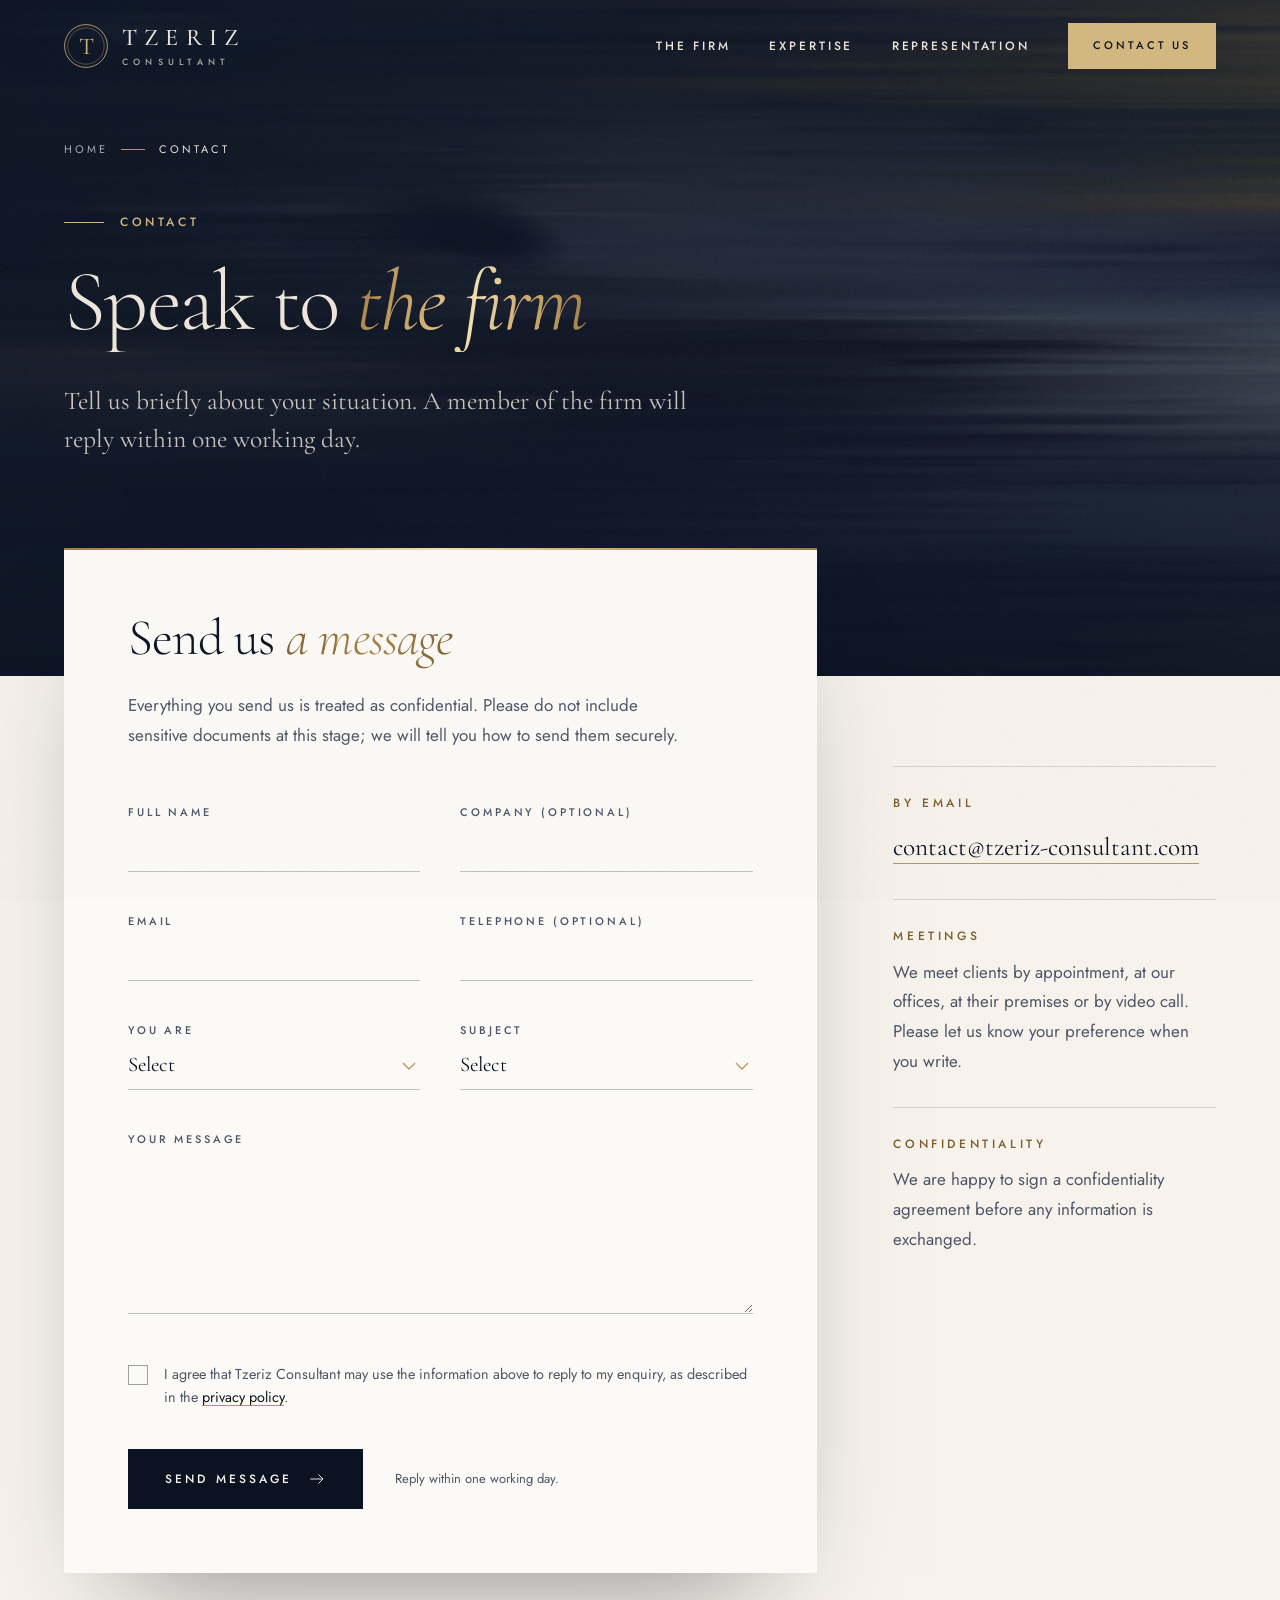
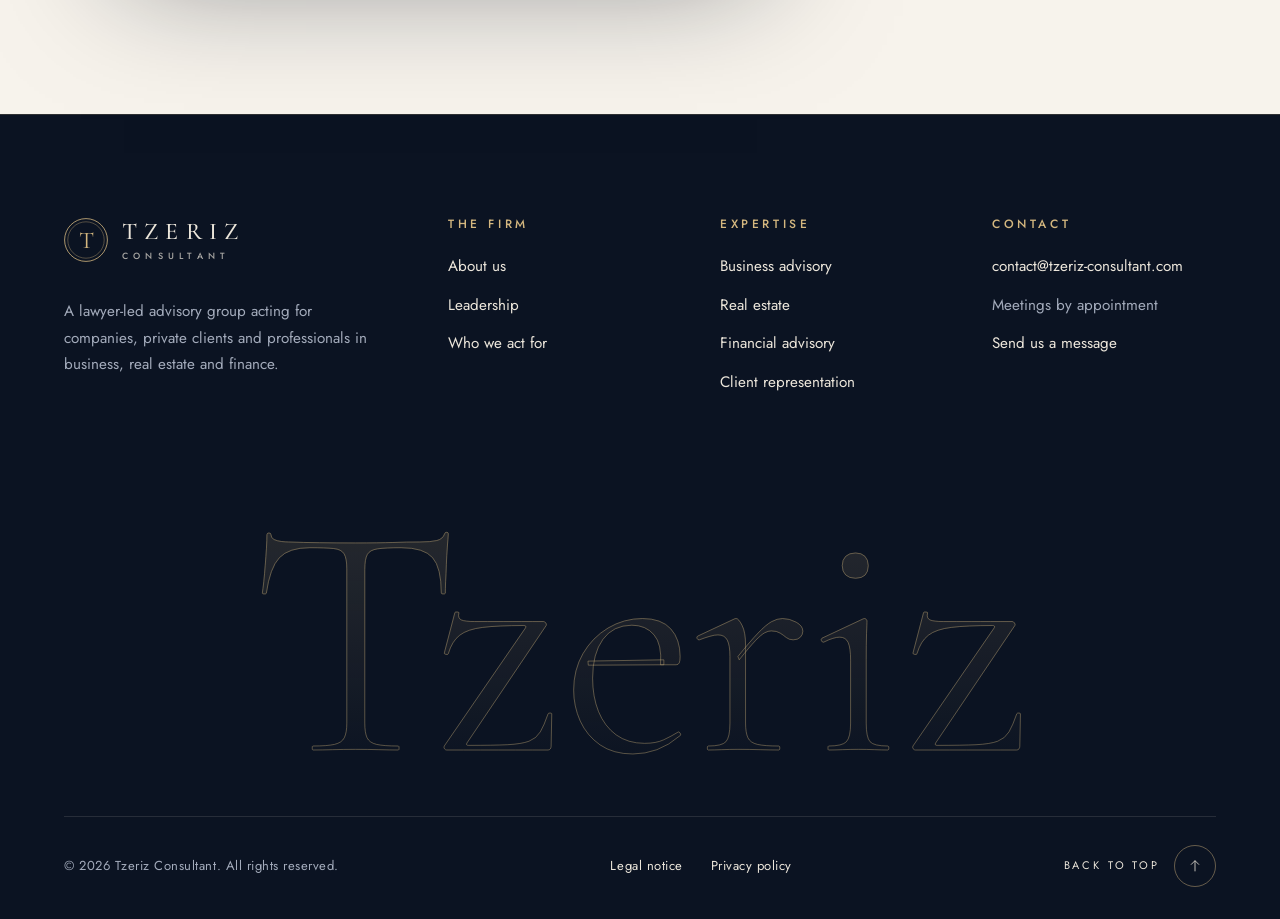
==== contact.html @ 47882a0a "v1" ====
<!doctype html>
<html lang="en">
<head>
<meta charset="utf-8">
<meta name="viewport" content="width=device-width, initial-scale=1, viewport-fit=cover">
<title>Contact | Tzeriz Consultant</title>
<meta name="description" content="Contact Tzeriz Consultant in confidence.">
<meta name="theme-color" content="#0b1322">
<meta name="claude:viewport-fit-sides" content="cover">
<link rel="preconnect" href="https://fonts.googleapis.com">
<link rel="preconnect" href="https://fonts.gstatic.com" crossorigin>
<link rel="stylesheet" href="https://fonts.googleapis.com/css2?family=Cormorant+Garamond:ital,wght@0,300;0,400;0,500;1,300;1,400&family=Jost:wght@300;400;500&display=swap">
<meta property="og:title" content="Contact | Tzeriz Consultant">
<meta property="og:description" content="Contact Tzeriz Consultant in confidence.">
<meta property="og:image" content="images/hero.jpg">
<link rel="icon" href="images/favicon.svg" type="image/svg+xml">
<link rel="stylesheet" href="css/style.css">
<script>
  // Animations only run when JavaScript does; if main.js fails to load, the static page is shown.
  (function (d) {
    var h = d.documentElement;
    h.classList.add('js');
    setTimeout(function () { if (!window.TZ_READY) h.classList.remove('js'); }, 3500);
  })(document);
</script>
</head>
<body id="top">
<a class="skip" href="#main">Skip to content</a>
<header class="site-header">
  <div class="wrap site-header__inner">
    <a class="brand" href="index.html" aria-label="Tzeriz Consultant, home">
      <svg class="brand__mark" viewBox="0 0 44 44" aria-hidden="true"><circle cx="22" cy="22" r="21.4"/><circle class="brand__mark-in" cx="22" cy="22" r="18.2"/><text x="22" y="29.6" text-anchor="middle">T</text></svg>
      <span class="brand__text"><span class="brand__name">Tzeriz</span><span class="brand__sub">Consultant</span></span>
    </a>
    <nav class="nav" id="site-nav" aria-label="Main">
      <ul class="nav__list">
        <li><a href="firm.html">The Firm</a></li>
        <li><a href="expertise.html">Expertise</a></li>
        <li><a href="expertise.html#representation">Representation</a></li>
        <li class="nav__mobile"><a href="contact.html" aria-current="page">Contact</a></li>
      </ul>
      <div class="nav__extra">
        <p>Meetings by appointment</p>
        <a href="mailto:contact@tzeriz-consultant.com">contact@tzeriz-consultant.com</a>
      </div>
    </nav>
    <a class="header-cta" href="contact.html" aria-current="page">Contact us</a>
    <button class="nav-toggle" type="button" aria-expanded="false" aria-controls="site-nav"><span class="nav-toggle__label">Menu</span><span class="nav-toggle__bars" aria-hidden="true"></span></button>
  </div>
</header>

<main id="main">
<section class="page-head page-head--compact page-head--overlap is-dark">
  <div class="page-head__media" data-parallax="0.2" aria-hidden="true">
    <div class="page-head__img" style="background-image:url('images/mandate.jpg')"></div>
  </div>
  <div class="wrap">
    <nav class="crumbs load-fade" style="--ld:.1s" aria-label="Breadcrumb"><a href="index.html">Home</a><i aria-hidden="true"></i><span aria-current="page">Contact</span></nav>
    <span class="eyebrow load-fade" style="--ld:.2s">Contact</span>
    <h1 class="lines">
      <span class="line"><span>Speak to <em>the firm</em></span></span>
    </h1>
    <p class="page-head__lede load-fade" style="--ld:.5s">Tell us briefly about your situation. A member of the firm will reply within one working day.</p>
  </div>
</section>

<section class="contact">
  <div class="wrap contact__grid">
    <div class="contact-card reveal">
      <h2 class="contact-card__title">Send us <em>a message</em></h2>
      <p class="contact-card__intro">Everything you send us is treated as confidential. Please do not include sensitive documents at this stage; we will tell you how to send them securely.</p>
      <form class="form" id="contact-form" data-endpoint="" novalidate>
        <div class="field"><label for="f-name">Full name</label><input id="f-name" name="name" type="text" autocomplete="name" required></div>
        <div class="field"><label for="f-company">Company (optional)</label><input id="f-company" name="company" type="text" autocomplete="organization"></div>
        <div class="field"><label for="f-email">Email</label><input id="f-email" name="email" type="email" autocomplete="email" required></div>
        <div class="field"><label for="f-phone">Telephone (optional)</label><input id="f-phone" name="phone" type="tel" autocomplete="tel"></div>
        <div class="field"><label for="f-type">You are</label>
          <select id="f-type" name="client_type" required>
            <option value="">Select</option>
            <option>A company</option>
            <option>A private client</option>
            <option>A professional or adviser</option>
          </select>
        </div>
        <div class="field"><label for="f-subject">Subject</label>
          <select id="f-subject" name="subject" required>
            <option value="">Select</option>
            <option>Business advisory</option>
            <option>Real estate</option>
            <option>Financial advisory</option>
            <option>Representation</option>
            <option>Management of affairs</option>
            <option>Other</option>
          </select>
        </div>
        <div class="field full"><label for="f-message">Your message</label><textarea id="f-message" name="message" required></textarea></div>
        <label class="check full" for="f-consent"><input id="f-consent" name="consent" type="checkbox" required><span>I agree that Tzeriz Consultant may use the information above to reply to my enquiry, as described in the <a href="legal.html#privacy">privacy policy</a>.</span></label>
        <div class="full form__submit">
          <button class="btn" type="submit">Send message <svg viewBox="0 0 24 24" aria-hidden="true"><path d="M3 12h17M14 6l6 6-6 6" fill="none" stroke="currentColor" stroke-width="1.2"/></svg></button>
          <small>Reply within one working day.</small>
        </div>
        <p class="form-note" id="form-note" role="status" hidden></p>
      </form>
    </div>
    <aside class="contact__aside" data-stagger>
      <div class="aside-block">
        <h3>By email</h3>
        <a class="aside-block__email" href="mailto:contact@tzeriz-consultant.com">contact@tzeriz-consultant.com</a>
      </div>
      <div class="aside-block">
        <h3>Meetings</h3>
        <p>We meet clients by appointment, at our offices, at their premises or by video call. Please let us know your preference when you write.</p>
      </div>
      <div class="aside-block">
        <h3>Confidentiality</h3>
        <p>We are happy to sign a confidentiality agreement before any information is exchanged.</p>
      </div>
    </aside>
  </div>
</section>
</main>

<footer class="site-footer is-dark">
  <div class="wrap">
    <div class="footer-grid">
      <div class="footer-brand">
        <a class="brand" href="index.html" aria-label="Tzeriz Consultant, home">
          <svg class="brand__mark" viewBox="0 0 44 44" aria-hidden="true"><circle cx="22" cy="22" r="21.4"/><circle class="brand__mark-in" cx="22" cy="22" r="18.2"/><text x="22" y="29.6" text-anchor="middle">T</text></svg>
          <span class="brand__text"><span class="brand__name">Tzeriz</span><span class="brand__sub">Consultant</span></span>
        </a>
        <p class="footer-about">A lawyer-led advisory group acting for companies, private clients and professionals in business, real estate and finance.</p>
      </div>
      <div>
        <h4>The Firm</h4>
        <ul>
          <li><a href="firm.html">About us</a></li>
          <li><a href="firm.html#leadership">Leadership</a></li>
          <li><a href="firm.html#clients">Who we act for</a></li>
        </ul>
      </div>
      <div>
        <h4>Expertise</h4>
        <ul>
          <li><a href="expertise.html#business">Business advisory</a></li>
          <li><a href="expertise.html#real-estate">Real estate</a></li>
          <li><a href="expertise.html#finance">Financial advisory</a></li>
          <li><a href="expertise.html#representation">Client representation</a></li>
        </ul>
      </div>
      <div>
        <h4>Contact</h4>
        <ul>
          <li><a href="mailto:contact@tzeriz-consultant.com">contact@tzeriz-consultant.com</a></li>
          <li>Meetings by appointment</li>
          <li><a href="contact.html">Send us a message</a></li>
        </ul>
      </div>
    </div>
    <p class="footer-mark" aria-hidden="true">Tzeriz</p>
    <div class="footer-base">
      <span>&copy; <span id="year">2026</span> Tzeriz Consultant. All rights reserved.</span>
      <ul>
        <li><a href="legal.html">Legal notice</a></li>
        <li><a href="legal.html#privacy">Privacy policy</a></li>
      </ul>
      <a class="to-top" href="#top">Back to top <span><svg viewBox="0 0 24 24" aria-hidden="true"><path d="M12 20V4M6 10l6-6 6 6" fill="none" stroke="currentColor" stroke-width="1.2"/></svg></span></a>
    </div>
  </div>
</footer>
<script src="js/main.js" defer></script>
</body>
</html>
---- css/style.css ----
/* Tzeriz Consultant
   Private-bank editorial: midnight ink, warm ivory paper, champagne-gold hairlines.
   Cormorant Garamond for display, Jost for text. The painted artworks sit behind ink veils,
   so every page opens on the same deep, quiet surface before turning to paper. */

:root {
  --ink: #0b1322;
  --ink-2: #101a2d;
  --ink-3: #1a263d;
  --ivory: #f7f3ec;
  --paper: #fcfaf6;
  --sand: #efe7da;
  --gold: #b8955a;
  --gold-deep: #7c5e2d;
  --gold-light: #d4b77f;
  --gold-grad: linear-gradient(100deg, #a07c45 0%, #d2b072 32%, #f1dfb0 50%, #d2b072 68%, #9a7741 100%);
  --on-dark: #ece6db;
  --on-dark-soft: #a3abbb;

  /* Contextual colours, swapped inside .is-dark */
  --text: var(--ink);
  --text-soft: #4e5668;
  --rule: rgba(11, 19, 34, 0.14);
  --accent: var(--gold-deep);
  --em-grad: linear-gradient(100deg, #7c5e2d 0%, #a8834a 50%, #7c5e2d 100%);

  --serif: "Cormorant Garamond", "Cormorant", Garamond, "Hoefler Text", "Times New Roman", serif;
  --sans: "Jost", "Futura", "Avenir Next", "Century Gothic", "Helvetica Neue", Arial, sans-serif;

  --fs-label: 0.75rem;
  --fs-body: 1.0625rem;
  --fs-lede: clamp(1.3rem, 1.12rem + 0.6vw, 1.625rem);
  --fs-h3: clamp(1.65rem, 1.4rem + 0.9vw, 2.15rem);
  --fs-h2: clamp(2.5rem, 1.6rem + 3.4vw, 4.5rem);
  --fs-h1: clamp(2.6rem, 1.4rem + 5.6vw, 7rem);

  --ease: cubic-bezier(0.22, 0.61, 0.36, 1);
  --ease-out: cubic-bezier(0.16, 1, 0.3, 1);
  --ease-io: cubic-bezier(0.76, 0, 0.24, 1);

  --wrap: 1320px;
  --gutter: clamp(20px, 5vw, 72px);
  --section: clamp(88px, 11vw, 168px);
  --header-h: 92px;
  color-scheme: light;
}
@media (max-width: 640px) { :root { --header-h: 76px; } }

/* ---------- Base ---------- */
*, *::before, *::after { box-sizing: border-box; }
html { -webkit-text-size-adjust: 100%; scroll-behavior: smooth; scroll-padding-top: 110px; background: var(--ink); }
body {
  margin: 0;
  background: var(--ivory);
  color: var(--text);
  font-family: var(--sans);
  font-size: var(--fs-body);
  font-weight: 400;
  line-height: 1.75;
  -webkit-font-smoothing: antialiased;
  -moz-osx-font-smoothing: grayscale;
  text-rendering: optimizeLegibility;
  overflow-x: clip;
}
/* Paper grain over the whole page */
body::after {
  content: ""; position: fixed; inset: 0; z-index: 300; pointer-events: none; opacity: 0.045;
  background-image: url("data:image/svg+xml,%3Csvg xmlns='http://www.w3.org/2000/svg' width='180' height='180'%3E%3Cfilter id='n'%3E%3CfeTurbulence type='fractalNoise' baseFrequency='.9' numOctaves='2' stitchTiles='stitch'/%3E%3CfeColorMatrix type='saturate' values='0'/%3E%3C/filter%3E%3Crect width='100%25' height='100%25' filter='url(%23n)'/%3E%3C/svg%3E");
}
img { max-width: 100%; display: block; }
a { color: inherit; }
p { margin: 0 0 1.2em; color: var(--text-soft); }
strong { font-weight: 500; color: var(--text); }
h1, h2, h3, h4 { font-family: var(--serif); font-weight: 400; line-height: 1.08; letter-spacing: -0.01em; margin: 0 0 0.5em; color: var(--text); text-wrap: balance; }
h1 { font-size: var(--fs-h1); font-weight: 300; line-height: 1; letter-spacing: -0.02em; }
h2 { font-size: var(--fs-h2); font-weight: 300; line-height: 1.04; letter-spacing: -0.015em; }
h3 { font-size: var(--fs-h3); line-height: 1.15; }
h1 em, h2 em, .quote blockquote em, .marquee em {
  font-style: italic; font-weight: 300;
  background: var(--em-grad); -webkit-background-clip: text; background-clip: text; color: transparent;
  padding-right: 0.08em; margin-right: -0.04em;
  -webkit-box-decoration-break: clone; box-decoration-break: clone;
}
::selection { background: var(--gold-light); color: var(--ink); }
:focus-visible { outline: 1px solid var(--gold); outline-offset: 4px; }
html { scrollbar-color: var(--gold) var(--ink); scrollbar-width: thin; }

.wrap { width: 100%; max-width: var(--wrap); margin-inline: auto; padding-inline: max(var(--gutter), env(safe-area-inset-left, 0px)) max(var(--gutter), env(safe-area-inset-right, 0px)); }
.skip { position: absolute; left: -999px; top: 0; background: var(--ink); color: var(--ivory); padding: 12px 18px; z-index: 400; }
.skip:focus { left: 16px; top: 16px; }
.sr-only { position: absolute; width: 1px; height: 1px; overflow: hidden; clip: rect(0 0 0 0); white-space: nowrap; }

.is-dark {
  --text: var(--on-dark);
  --text-soft: var(--on-dark-soft);
  --rule: rgba(236, 230, 219, 0.14);
  --accent: var(--gold-light);
  --em-grad: var(--gold-grad);
  background-color: var(--ink);
  color: var(--text);
}

/* ---------- Type helpers ---------- */
.eyebrow {
  display: inline-flex; align-items: center; gap: 16px;
  font-family: var(--sans); font-size: var(--fs-label); font-weight: 500; line-height: 1.4;
  letter-spacing: 0.3em; text-transform: uppercase; color: var(--accent);
  margin: 0 0 1.75rem;
}
.eyebrow::before { content: ""; width: 40px; height: 1px; background: currentColor; flex: none; }
.eyebrow--center::after { content: ""; width: 40px; height: 1px; background: currentColor; flex: none; }
.lede { font-family: var(--serif); font-size: var(--fs-lede); line-height: 1.5; color: var(--text); }
.h2-sm { font-size: clamp(2.2rem, 1.6rem + 2.2vw, 3.6rem); }

/* ---------- Buttons and links ---------- */
.btn {
  --btn-bg: var(--ink); --btn-fg: var(--ivory); --btn-line: var(--ink);
  --btn-fill: var(--gold-grad); --btn-fg-h: var(--ink); --btn-line-h: var(--gold);
  position: relative; isolation: isolate; overflow: hidden;
  display: inline-flex; align-items: center; justify-content: center; gap: 16px;
  min-height: 60px; padding: 18px 36px;
  font-family: var(--sans); font-size: var(--fs-label); font-weight: 500; letter-spacing: 0.26em; text-transform: uppercase; text-decoration: none;
  color: var(--btn-fg); background: var(--btn-bg); border: 1px solid var(--btn-line); border-radius: 0; cursor: pointer;
  transition: color 0.6s var(--ease-out), border-color 0.6s var(--ease-out);
}
.btn::before {
  content: ""; position: absolute; inset: 0; z-index: -1; background: var(--btn-fill);
  transform: scaleX(0); transform-origin: right center; transition: transform 0.8s var(--ease-out);
}
.btn:hover { color: var(--btn-fg-h); border-color: var(--btn-line-h); }
.btn:hover::before { transform: scaleX(1); transform-origin: left center; }
.btn svg { width: 18px; height: 18px; flex: none; transition: transform 0.6s var(--ease-out); }
.btn:hover svg { transform: translateX(4px); }
.btn--gold {
  --btn-bg: var(--gold-grad); --btn-fg: var(--ink); --btn-line: var(--gold);
  --btn-fill: var(--ivory); --btn-fg-h: var(--ink); --btn-line-h: var(--ivory);
  background-size: 160% 100%;
}
.btn--ghost {
  --btn-bg: transparent; --btn-fg: var(--on-dark); --btn-line: rgba(236, 230, 219, 0.4);
  --btn-fill: var(--ivory); --btn-fg-h: var(--ink); --btn-line-h: var(--ivory);
}

.link-arrow {
  display: inline-flex; align-items: center; gap: 18px; padding: 6px 0;
  font-family: var(--sans); font-size: var(--fs-label); font-weight: 500; letter-spacing: 0.26em; text-transform: uppercase;
  text-decoration: none; color: var(--text);
}
.link-arrow::after { content: ""; width: 44px; height: 1px; background: var(--accent); transition: width 0.6s var(--ease-out); }
.link-arrow:hover::after { width: 76px; }
.link-arrow--plain { font-family: var(--serif); font-size: 1.3rem; font-weight: 400; letter-spacing: 0.01em; text-transform: none; }

/* ---------- Opening curtain (home, once per visit) ---------- */
.curtain { display: none; }
.has-intro .curtain {
  display: flex; position: fixed; inset: 0; z-index: 250; align-items: center; justify-content: center;
  background: var(--ink); color: var(--gold-light); cursor: pointer;
  transition: transform 1.2s var(--ease-io);
  animation: curtain-safety 0s 5s forwards;
}
.intro-done .curtain { transform: translateY(-100%); }
.curtain__inner { display: flex; flex-direction: column; align-items: center; text-align: center; transition: opacity 0.6s ease, transform 1.2s var(--ease-io); }
.intro-done .curtain__inner { opacity: 0; transform: translateY(40px); }
.curtain__mark { width: 120px; height: 120px; margin-bottom: 30px; }
.curtain__ring { fill: none; stroke: currentColor; stroke-width: 0.8; stroke-dasharray: 365; stroke-dashoffset: 365; animation: draw 1.6s var(--ease-out) 0.1s forwards; }
.curtain__ring--in { stroke-dasharray: 315; stroke-dashoffset: 315; opacity: 0.5; animation-delay: 0.3s; }
.curtain__mark text { font-family: var(--serif); font-size: 54px; font-weight: 300; fill: currentColor; opacity: 0; animation: fade-in 1s ease 0.5s forwards; }
.curtain__name { font-family: var(--serif); font-size: 1.75rem; font-weight: 500; letter-spacing: 0.6em; margin-right: -0.6em; text-transform: uppercase; color: var(--on-dark); opacity: 0; animation: track-in 1.4s var(--ease-out) 0.55s forwards; }
.curtain__sub { margin-top: 12px; font-size: 0.6875rem; letter-spacing: 0.7em; margin-right: -0.7em; text-transform: uppercase; color: var(--on-dark-soft); opacity: 0; animation: fade-in 1s ease 0.9s forwards; }
@keyframes draw { to { stroke-dashoffset: 0; } }
@keyframes fade-in { to { opacity: 1; } }
@keyframes track-in { from { opacity: 0; letter-spacing: 0.9em; } to { opacity: 1; letter-spacing: 0.42em; } }
@keyframes curtain-safety { to { visibility: hidden; } }

/* ---------- Header ---------- */
.site-header {
  position: fixed; top: 0; left: 0; right: 0; z-index: 60;
  padding-top: env(safe-area-inset-top, 0px);
  color: var(--on-dark);
  transition: transform 0.7s var(--ease-out), color 0.4s ease;
}
.site-header::before {
  content: ""; position: absolute; inset: 0; opacity: 0; pointer-events: none;
  background: rgba(247, 243, 236, 0.93);
  -webkit-backdrop-filter: blur(18px) saturate(1.3); backdrop-filter: blur(18px) saturate(1.3);
  border-bottom: 1px solid rgba(11, 19, 34, 0.1);
  transition: opacity 0.5s ease;
}
.site-header.is-scrolled { color: var(--ink); }
.site-header.is-scrolled::before { opacity: 1; }
.site-header.is-hidden { transform: translateY(-100%); }
.site-header__inner { position: relative; display: flex; align-items: center; gap: clamp(24px, 3vw, 48px); height: var(--header-h); transition: height 0.6s var(--ease-out); }
.site-header.is-scrolled .site-header__inner { height: 76px; }

.brand { display: inline-flex; align-items: center; gap: 14px; text-decoration: none; color: inherit; margin-right: auto; }
.brand__mark { width: 44px; height: 44px; flex: none; color: var(--gold-light); transition: color 0.4s ease, transform 1.2s var(--ease-out); }
.brand:hover .brand__mark { transform: rotate(360deg); }
.brand__mark circle { fill: none; stroke: currentColor; stroke-width: 0.8; }
.brand__mark .brand__mark-in { opacity: 0.45; }
.brand__mark text { font-family: var(--serif); font-size: 24px; font-weight: 400; fill: currentColor; }
.is-scrolled .brand__mark { color: var(--gold-deep); }
.brand__text { display: flex; flex-direction: column; line-height: 1; }
.brand__name { font-family: var(--serif); font-size: 1.5rem; font-weight: 500; letter-spacing: 0.3em; margin-right: -0.3em; text-transform: uppercase; }
.brand__sub { margin-top: 7px; font-size: 0.5625rem; font-weight: 500; letter-spacing: 0.58em; text-transform: uppercase; opacity: 0.7; }

.nav { display: flex; align-items: center; }
.nav__list { list-style: none; margin: 0; padding: 0; display: flex; gap: clamp(24px, 3vw, 46px); }
.nav__list a {
  position: relative; display: block; padding: 10px 0;
  font-size: var(--fs-label); font-weight: 500; letter-spacing: 0.24em; text-transform: uppercase; text-decoration: none; color: inherit;
}
.nav__list a::after { content: ""; position: absolute; left: 0; right: 0; bottom: 3px; height: 1px; background: var(--gold); transform: scaleX(0); transition: transform 0.6s var(--ease-out); }
.nav__list a:hover::after, .nav__list a[aria-current="page"]::after { transform: scaleX(1); }
.nav__mobile, .nav__extra { display: none; }
.header-cta {
  display: inline-flex; align-items: center; min-height: 46px; padding: 12px 24px;
  font-size: 0.6875rem; font-weight: 500; letter-spacing: 0.26em; text-transform: uppercase; text-decoration: none; color: inherit;
  border: 1px solid rgba(212, 183, 127, 0.6); transition: background 0.5s var(--ease-out), color 0.5s, border-color 0.5s;
}
.header-cta:hover, .header-cta[aria-current="page"] { background: var(--gold-light); border-color: var(--gold-light); color: var(--ink); }
.is-scrolled .header-cta { border-color: var(--gold); }
.nav-toggle { display: none; }

@media (max-width: 1024px) {
  .nav-toggle {
    display: inline-flex; align-items: center; gap: 14px; padding: 12px 0; background: none; border: 0; color: inherit; cursor: pointer;
    font-family: var(--sans); font-size: var(--fs-label); font-weight: 500; letter-spacing: 0.26em; text-transform: uppercase;
  }
  .nav-toggle__bars { position: relative; width: 30px; height: 9px; }
  .nav-toggle__bars::before, .nav-toggle__bars::after { content: ""; position: absolute; left: 0; right: 0; height: 1px; background: currentColor; transition: transform 0.6s var(--ease-out), top 0.6s var(--ease-out), width 0.6s var(--ease-out); }
  .nav-toggle__bars::before { top: 0; }
  .nav-toggle__bars::after { top: 8px; width: 70%; left: auto; }
  .menu-open .nav-toggle__bars::before { top: 4px; transform: rotate(45deg); }
  .menu-open .nav-toggle__bars::after { top: 4px; width: 100%; transform: rotate(-45deg); }

  .nav {
    position: fixed; inset: 0; z-index: -1; display: flex; flex-direction: column; justify-content: center;
    padding: calc(var(--header-h) + 32px + env(safe-area-inset-top, 0px)) max(var(--gutter), env(safe-area-inset-right, 0px)) 48px max(var(--gutter), env(safe-area-inset-left, 0px));
    background: var(--ink) radial-gradient(80% 60% at 100% 100%, rgba(184, 149, 90, 0.16), transparent 70%);
    color: var(--on-dark); overflow-y: auto;
    visibility: hidden; clip-path: inset(0 0 100% 0);
    transition: clip-path 0.9s var(--ease-io), visibility 0s linear 0.9s;
  }
  .menu-open .nav { visibility: visible; clip-path: inset(0 0 0 0); transition: clip-path 0.9s var(--ease-io); }
  .nav__list { flex-direction: column; gap: 0; counter-reset: nav; border-bottom: 1px solid rgba(236, 230, 219, 0.14); }
  .nav__list li { overflow: hidden; border-top: 1px solid rgba(236, 230, 219, 0.14); }
  .nav__list a {
    display: flex; align-items: baseline; gap: 22px; padding: 18px 0;
    font-family: var(--serif); font-size: clamp(2.1rem, 1.4rem + 3.6vw, 3.4rem); font-weight: 300; line-height: 1.1; letter-spacing: 0; text-transform: none;
    transform: translateY(105%); transition: transform 0.9s var(--ease-out), color 0.3s;
  }
  .nav__list a::before { counter-increment: nav; content: counter(nav, decimal-leading-zero); font-family: var(--sans); font-size: 0.7rem; letter-spacing: 0.24em; color: var(--gold-light); transform: translateY(-0.6em); }
  .nav__list a::after { display: none; }
  .nav__list a:hover, .nav__list a[aria-current="page"] { color: var(--gold-light); }
  .menu-open .nav__list a { transform: none; }
  .menu-open .nav__list li:nth-child(1) a { transition-delay: 0.3s; }
  .menu-open .nav__list li:nth-child(2) a { transition-delay: 0.38s; }
  .menu-open .nav__list li:nth-child(3) a { transition-delay: 0.46s; }
  .menu-open .nav__list li:nth-child(4) a { transition-delay: 0.54s; }
  .nav__mobile { display: list-item; }
  .nav__extra { display: grid; gap: 6px; margin-top: 44px; font-size: 0.95rem; color: var(--on-dark-soft); opacity: 0; transition: opacity 0.8s ease; }
  .nav__extra p { margin: 0; color: inherit; }
  .nav__extra a { font-family: var(--serif); font-size: 1.35rem; color: var(--on-dark); text-decoration: none; }
  .menu-open .nav__extra { opacity: 1; transition-delay: 0.6s; }
  .menu-open .site-header { color: var(--on-dark); transform: none; }
  .menu-open .site-header::before { opacity: 0; }
  .menu-open .brand__mark { color: var(--gold-light); }
  .menu-open .header-cta { border-color: rgba(212, 183, 127, 0.6); }
  html.menu-open { overflow: hidden; }
}
@media (max-width: 640px) {
  .header-cta { display: none; }
  .brand__mark { width: 38px; height: 38px; }
  .brand__name { font-size: 1.3rem; }
}

/* ---------- Page entrance ---------- */
.lines .line { display: block; overflow: hidden; padding: 0 0.12em 0.08em 0; margin-bottom: -0.08em; }
.lines .line > span { display: block; }
.js .lines .line > span { transform: translate3d(0, 108%, 0); }
.is-ready .lines .line > span { transform: none; transition: transform 1.5s var(--ease-out) 0.1s; }
.is-ready .lines .line:nth-child(2) > span { transition-delay: 0.22s; }
.is-ready .lines .line:nth-child(3) > span { transition-delay: 0.34s; }
.js .load-fade { opacity: 0; transform: translate3d(0, 18px, 0); }
.is-ready .load-fade { opacity: 1; transform: none; transition: opacity 1.3s var(--ease-out) var(--ld, 0.5s), transform 1.5s var(--ease-out) var(--ld, 0.5s); }

/* ---------- Hero ---------- */
.hero {
  position: relative; isolation: isolate; overflow: hidden;
  min-height: 100vh; min-height: 100svh;
  display: flex; flex-direction: column; justify-content: flex-end;
}
.hero__media { position: absolute; inset: -10% 0; z-index: -2; will-change: transform; }
.hero__img { position: absolute; inset: 0; background: var(--ink) center / cover no-repeat; }
.js .hero__img, .js .page-head__img { transform: scale(1.14); }
.is-ready .hero__img, .is-ready .page-head__img { transform: scale(1.02); transition: transform 3.8s var(--ease-out); }
.hero::before {
  content: ""; position: absolute; inset: 0; z-index: -1;
  background:
    linear-gradient(90deg, rgba(8, 13, 24, 0.92) 0%, rgba(8, 13, 24, 0.74) 42%, rgba(8, 13, 24, 0.3) 75%, rgba(8, 13, 24, 0.2) 100%),
    linear-gradient(0deg, rgba(8, 13, 24, 0.92) 0%, rgba(8, 13, 24, 0.15) 50%, rgba(8, 13, 24, 0.55) 100%);
}
.hero__content { position: relative; padding-top: calc(var(--header-h) + 72px); padding-bottom: clamp(56px, 9vh, 104px); }
.hero__title { margin-bottom: 0.42em; }
.hero__lede { max-width: 46ch; font-family: var(--serif); font-size: var(--fs-lede); line-height: 1.5; color: rgba(236, 230, 219, 0.84); }
.hero__actions { display: flex; flex-wrap: wrap; align-items: center; gap: 22px 44px; margin-top: 44px; }
.hero__foot { position: relative; border-top: 1px solid rgba(236, 230, 219, 0.14); }
.hero__foot-inner { display: grid; grid-template-columns: repeat(3, minmax(0, 1fr)) auto; }
.hero__foot a { display: flex; align-items: baseline; gap: 16px; padding: 26px 24px 30px; text-decoration: none; color: var(--on-dark); font-family: var(--serif); font-size: 1.3rem; border-left: 1px solid rgba(236, 230, 219, 0.14); transition: color 0.4s, background 0.6s var(--ease-out); }
.hero__foot a:first-child { border-left: 0; padding-left: 0; }
.hero__foot a span { font-family: var(--sans); font-size: 0.6875rem; letter-spacing: 0.24em; color: var(--gold-light); }
.hero__foot a:hover { color: var(--gold-light); }
.hero__foot .hero__scroll { align-items: center; gap: 14px; font-family: var(--sans); font-size: 0.6875rem; letter-spacing: 0.3em; text-transform: uppercase; padding-right: 0; }
.hero__scroll-line { position: relative; width: 1px; height: 38px; background: rgba(236, 230, 219, 0.25); overflow: hidden; }
.hero__scroll-line::after { content: ""; position: absolute; left: 0; top: -40%; width: 1px; height: 40%; background: var(--gold-light); animation: scroll-cue 2.4s var(--ease-io) infinite; }
@keyframes scroll-cue { to { top: 100%; } }
.hero__side {
  position: absolute; right: max(18px, calc((100vw - var(--wrap)) / 4)); top: 50%; margin: 0;
  writing-mode: vertical-rl; transform: translateY(-50%) rotate(180deg);
  display: flex; align-items: center; gap: 18px;
  font-size: 0.6875rem; letter-spacing: 0.4em; text-transform: uppercase; color: rgba(236, 230, 219, 0.55);
}
.hero__side::before { content: ""; width: 1px; height: 64px; background: var(--gold); }
@media (max-width: 1180px) { .hero__side { display: none; } }
@media (max-width: 820px) {
  .hero__foot-inner { grid-template-columns: 1fr; }
  .hero__foot a:not(.hero__scroll) { display: none; }
  .hero__foot .hero__scroll { padding: 22px 0; border-left: 0; }
}

/* ---------- Concierge finder ---------- */
.concierge { background: var(--ivory); border-bottom: 1px solid var(--rule); }
.finder { display: grid; grid-template-columns: minmax(0, 0.85fr) minmax(0, 1.15fr); gap: 28px clamp(40px, 6vw, 96px); align-items: end; padding-block: clamp(52px, 6vw, 84px); }
.finder .eyebrow { margin-bottom: 1rem; }
.finder__label { display: block; font-family: var(--serif); font-size: clamp(2.1rem, 1.5rem + 2vw, 3.2rem); font-weight: 300; line-height: 1.05; color: var(--ink); }
.finder__label em { font-style: italic; color: var(--gold-deep); }
.finder__row { display: flex; align-items: flex-end; gap: 22px; }
.finder__select { flex: 1; min-width: 0; }
.finder select {
  width: 100%; appearance: none; -webkit-appearance: none; border: 0; border-bottom: 1px solid var(--ink); border-radius: 0; cursor: pointer;
  background: transparent url("data:image/svg+xml,%3Csvg xmlns='http://www.w3.org/2000/svg' width='14' height='9' viewBox='0 0 14 9'%3E%3Cpath d='M1 1l6 6 6-6' fill='none' stroke='%23b8955a' stroke-width='1.3'/%3E%3C/svg%3E") no-repeat right 4px center;
  font-family: var(--serif); font-size: clamp(1.15rem, 1rem + 0.55vw, 1.45rem); font-style: italic; color: var(--ink);
  padding: 14px 40px 14px 0; text-overflow: ellipsis;
}
.finder select:focus-visible { outline: none; border-bottom-color: var(--gold); box-shadow: 0 1px 0 var(--gold); }
.finder__go {
  flex: none; display: grid; place-items: center; width: 64px; height: 64px; border-radius: 50%; cursor: pointer;
  border: 1px solid var(--gold); background: transparent; color: var(--ink);
  transition: background 0.5s var(--ease-out), border-color 0.5s, color 0.5s;
}
.finder__go svg { width: 22px; height: 22px; transition: transform 0.6s var(--ease-out); }
.finder__go:hover { background: var(--ink); border-color: var(--ink); color: var(--gold-light); }
.finder__go:hover svg { transform: translateX(3px); }
@media (max-width: 860px) { .finder { grid-template-columns: 1fr; } }
@media (max-width: 420px) { .finder__go { width: 54px; height: 54px; } }

/* ---------- Sections ---------- */
.section { position: relative; padding-block: var(--section); }
.section--sand { background: var(--sand); }
.section--paper { background: var(--paper); }
.section-head { display: grid; grid-template-columns: minmax(0, 1.15fr) minmax(0, 0.85fr); gap: 28px clamp(40px, 6vw, 96px); align-items: end; margin-bottom: clamp(56px, 7vw, 100px); }
.section-head h2 { margin: 0; }
.section-head > p { margin: 0 0 0.4em; max-width: 46ch; }
@media (max-width: 860px) { .section-head { grid-template-columns: 1fr; } }

/* Arched frames */
.arch-frame { position: relative; }
.arch-frame::before {
  content: ""; position: absolute; inset: -20px -20px 20px 20px; z-index: 0; pointer-events: none;
  border: 1px solid var(--gold); border-radius: 999px 999px 0 0; opacity: 0.75;
}
.arch { position: relative; z-index: 1; aspect-ratio: 4 / 5; overflow: hidden; border-radius: 999px 999px 0 0; background: var(--ink-3); }
.arch__plx { position: absolute; inset: -12% 0; will-change: transform; }
.arch__plx img { width: 100%; height: 100%; object-fit: cover; }

/* Rotating seal */
.seal { position: absolute; z-index: 2; width: clamp(118px, 11vw, 152px); aspect-ratio: 1; border-radius: 50%; background: var(--ivory); box-shadow: 0 20px 50px -20px rgba(11, 19, 34, 0.35); }
.seal svg { width: 100%; height: 100%; display: block; }
.seal__spin { transform-origin: 80px 80px; animation: spin 40s linear infinite; }
.seal text { font-family: var(--sans); font-size: 10.5px; font-weight: 500; letter-spacing: 0.2em; fill: var(--gold-deep); }
.seal .seal__t { font-family: var(--serif); font-size: 46px; font-weight: 300; letter-spacing: 0; fill: var(--ink); }
.seal__ring { fill: none; stroke: var(--gold); stroke-width: 0.6; }
@keyframes spin { to { transform: rotate(360deg); } }

/* ---------- Home: introduction ---------- */
.intro__grid { display: grid; grid-template-columns: minmax(0, 1.1fr) minmax(0, 0.9fr); gap: clamp(64px, 8vw, 136px); align-items: center; }
.intro__cols { max-width: 60ch; margin: 2rem 0 1.6rem; }
.intro__art { position: relative; margin: 0; width: min(100%, 470px); justify-self: end; }
.intro__art .seal { left: -64px; bottom: 56px; }
@media (max-width: 960px) {
  .intro__grid { grid-template-columns: 1fr; }
  .intro__art { justify-self: center; width: min(86%, 420px); margin-top: 24px; }
  .intro__art .seal { left: -28px; bottom: 32px; }
}

.facts { display: grid; grid-template-columns: repeat(4, minmax(0, 1fr)); margin: clamp(80px, 10vw, 144px) 0 0; border-top: 1px solid var(--rule); }
.fact { display: flex; flex-direction: column-reverse; justify-content: flex-end; padding: 40px 28px 0 0; min-width: 0; }
.fact + .fact { padding-left: 28px; border-left: 1px solid var(--rule); }
.fact dd { margin: 0 0 14px; font-family: var(--serif); font-size: clamp(2rem, 1.5rem + 1.5vw, 3.1rem); font-weight: 300; line-height: 1; color: var(--ink); }
.fact dt { font-size: 0.8125rem; letter-spacing: 0.06em; color: var(--text-soft); line-height: 1.5; }
@media (max-width: 860px) {
  .facts { grid-template-columns: 1fr 1fr; }
  .fact:nth-child(3) { padding-left: 0; border-left: 0; }
  .fact:nth-child(n+3) { margin-top: 36px; }
}
@media (max-width: 560px) {
  .facts { grid-template-columns: 1fr; }
  .facts .fact { padding: 28px 0 0; border-left: 0; margin-top: 0; }
  .facts .fact + .fact { margin-top: 28px; border-top: 1px solid var(--rule); }
}

/* ---------- Marquee ---------- */
.marquee { overflow: hidden; background: var(--ivory); border-block: 1px solid var(--rule); padding-block: clamp(22px, 3vw, 38px); }
.marquee__track { display: flex; width: max-content; animation: marquee 55s linear infinite; }
.marquee:hover .marquee__track { animation-play-state: paused; }
.marquee__group { display: flex; align-items: center; flex: none; }
.marquee__group > span, .marquee__group > em {
  padding-inline: clamp(22px, 2.6vw, 48px); white-space: nowrap;
  font-family: var(--serif); font-size: clamp(2.6rem, 1.6rem + 4vw, 5.6rem); font-weight: 300; line-height: 1.15; color: var(--ink);
}
.marquee__group > i { flex: none; width: 12px; height: 12px; border: 1px solid var(--gold); transform: rotate(45deg); }
@keyframes marquee { to { transform: translate3d(-50%, 0, 0); } }

/* ---------- Practices ---------- */
.practices { display: grid; grid-template-columns: repeat(3, minmax(0, 1fr)); gap: clamp(20px, 2.4vw, 36px); }
.practice {
  position: relative; display: flex; flex-direction: column; min-width: 0; text-decoration: none; color: var(--ink);
  background: var(--paper); box-shadow: 0 1px 0 rgba(11, 19, 34, 0.06);
  transition: box-shadow 0.8s var(--ease-out);
}
.practice::after { content: ""; position: absolute; left: 0; right: 0; bottom: 0; height: 2px; background: var(--gold-grad); transform: scaleX(0); transform-origin: left; transition: transform 0.9s var(--ease-out); }
.practice:hover { box-shadow: 0 50px 90px -50px rgba(11, 19, 34, 0.45); }
.practice:hover::after { transform: scaleX(1); }
.practice__media { position: relative; aspect-ratio: 5 / 4; overflow: hidden; background: var(--ink); }
.practice__media img { width: 100%; height: 100%; object-fit: cover; transition: transform 1.6s var(--ease-out); }
.practice__media::after { content: ""; position: absolute; inset: 0; background: linear-gradient(0deg, rgba(11, 19, 34, 0.55) 0%, rgba(11, 19, 34, 0) 50%); }
.practice:hover .practice__media img { transform: scale(1.07); }
.practice__num { position: absolute; z-index: 1; left: clamp(26px, 2.6vw, 40px); bottom: 14px; font-family: var(--serif); font-size: 3.6rem; font-style: italic; font-weight: 300; line-height: 1; color: var(--ivory); }
.practice__body { display: flex; flex-direction: column; flex: 1; padding: clamp(28px, 2.6vw, 40px); }
.practice h3 { margin-bottom: 0.45em; }
.practice p { font-size: 1rem; }
.practice ul { list-style: none; margin: 0.4rem 0 2.2rem; padding: 0; }
.practice li { position: relative; padding: 12px 0 12px 24px; border-top: 1px solid var(--rule); font-size: 0.9688rem; line-height: 1.5; color: var(--ink); }
.practice li::before, .area__list li::before {
  content: ""; position: absolute; left: 1px; top: 50%; width: 6px; height: 6px; border: 1px solid var(--gold); transform: translateY(-50%) rotate(45deg);
}
.practice .link-arrow { margin-top: auto; align-self: flex-start; }
.practice:hover .link-arrow::after { width: 76px; }
@media (max-width: 1024px) { .practices { grid-template-columns: 1fr 1fr; } }
@media (max-width: 680px) { .practices { grid-template-columns: 1fr; } }

/* ---------- Ink band ---------- */
.band { position: relative; isolation: isolate; overflow: hidden; padding-block: var(--section); }
.band__media { position: absolute; inset: -16% 0; z-index: -2; background: var(--ink) center / cover no-repeat; will-change: transform; }
.band::before { content: ""; position: absolute; inset: 0; z-index: -1; background: linear-gradient(90deg, rgba(11, 19, 34, 0.96) 0%, rgba(11, 19, 34, 0.86) 45%, rgba(11, 19, 34, 0.5) 100%); }
.band__grid { display: grid; grid-template-columns: minmax(0, 1fr) minmax(0, 0.95fr); gap: clamp(56px, 7vw, 120px); align-items: center; }
.band__text p { max-width: 52ch; margin-bottom: 2.2rem; }
.band__points {
  list-style: none; margin: 0; padding: 8px clamp(26px, 3vw, 48px); counter-reset: pt;
  background: rgba(11, 19, 34, 0.5); border: 1px solid rgba(212, 183, 127, 0.28);
  -webkit-backdrop-filter: blur(14px); backdrop-filter: blur(14px);
}
.band__points li { display: flex; align-items: baseline; gap: 26px; padding: 24px 0; border-top: 1px solid var(--rule); font-family: var(--serif); font-size: clamp(1.3rem, 1.1rem + 0.6vw, 1.65rem); line-height: 1.3; color: var(--on-dark); }
.band__points li:first-child { border-top: 0; }
.band__points li::before { counter-increment: pt; content: counter(pt, decimal-leading-zero); flex: none; font-family: var(--sans); font-size: 0.6875rem; letter-spacing: 0.24em; color: var(--gold-light); transform: translateY(-3px); }
@media (max-width: 900px) {
  .band__grid { grid-template-columns: 1fr; }
  .band::before { background: rgba(11, 19, 34, 0.86); }
}

/* ---------- Method ---------- */
.method { list-style: none; margin: 0; padding: 0; position: relative; display: grid; grid-template-columns: repeat(4, minmax(0, 1fr)); gap: 0 clamp(28px, 3vw, 52px); }
.method::before, .method::after { content: ""; position: absolute; left: 0; right: 0; top: 0; height: 1px; }
.method::before { background: var(--rule); }
.method::after { background: var(--gold-grad); transform: scaleX(0); transform-origin: left; transition: transform 2.4s var(--ease-out) 0.2s; }
.method.is-in::after { transform: scaleX(1); }
.method__item { position: relative; padding-top: 52px; min-width: 0; }
.method__item::before { content: ""; position: absolute; top: -5px; left: 0; width: 9px; height: 9px; background: var(--ivory); border: 1px solid var(--gold); transform: rotate(45deg); }
.method__num { display: block; margin-bottom: 20px; font-size: 0.6875rem; font-weight: 500; letter-spacing: 0.3em; text-transform: uppercase; color: var(--accent); }
.method__verb { margin-bottom: 0.45em; font-size: clamp(2.3rem, 1.7rem + 1.6vw, 3.2rem); font-style: italic; font-weight: 300; line-height: 1; }
.method__item p { font-size: 0.98rem; }
@media (max-width: 1000px) {
  .method { grid-template-columns: 1fr 1fr; gap: 56px 40px; }
  .method::before, .method::after { display: none; }
  .method__item { border-top: 1px solid var(--rule); padding-top: 44px; }
}
@media (max-width: 600px) { .method { grid-template-columns: 1fr; gap: 40px; } }

/* ---------- Clients ---------- */
.clients { display: grid; grid-template-columns: repeat(3, minmax(0, 1fr)); border-top: 1px solid var(--rule); }
.client { position: relative; min-width: 0; padding: 48px clamp(24px, 3vw, 52px) 16px 0; }
.client + .client { padding-left: clamp(24px, 3vw, 52px); border-left: 1px solid var(--rule); }
.client::before { content: ""; position: absolute; left: 0; right: 0; top: -1px; height: 1px; background: var(--gold); transform: scaleX(0); transform-origin: left; transition: transform 0.9s var(--ease-out); }
.client:hover::before { transform: scaleX(1); }
.client__num { display: block; margin-bottom: 30px; font-family: var(--serif); font-size: 1.5rem; font-style: italic; color: var(--accent); line-height: 1; }
.client h3 { font-size: clamp(1.9rem, 1.5rem + 1.2vw, 2.6rem); font-weight: 300; }
@media (max-width: 900px) {
  .clients { grid-template-columns: 1fr; }
  .client, .client + .client { padding: 40px 0 16px; border-left: 0; }
  .client + .client { border-top: 1px solid var(--rule); }
}

/* ---------- Quote ---------- */
.quote { text-align: center; background: var(--ivory); }
.quote__inner { max-width: 1080px; margin: 0 auto; }
.quote__mark { display: block; height: 0.42em; font-family: var(--serif); font-size: clamp(7rem, 5rem + 6vw, 11rem); line-height: 0.85; color: var(--gold); }
.quote blockquote { margin: 0; }
.quote blockquote p { margin: 0; font-family: var(--serif); font-size: clamp(2.1rem, 1.2rem + 3.6vw, 4.6rem); font-weight: 300; line-height: 1.12; letter-spacing: -0.01em; color: var(--ink); text-wrap: balance; }
.quote figcaption { display: inline-flex; align-items: center; gap: 18px; margin-top: 48px; font-size: var(--fs-label); font-weight: 500; letter-spacing: 0.3em; text-transform: uppercase; color: var(--accent); }
.quote figcaption::before, .quote figcaption::after { content: ""; width: 40px; height: 1px; background: currentColor; }

/* ---------- Closing call to action ---------- */
.cta-final { position: relative; isolation: isolate; overflow: hidden; text-align: center; padding-block: clamp(120px, 15vw, 220px); }
.cta-final::before {
  content: ""; position: absolute; inset: 0; z-index: -2;
  background:
    radial-gradient(55% 65% at 50% 115%, rgba(184, 149, 90, 0.2), transparent 70%),
    radial-gradient(45% 50% at 50% -15%, rgba(70, 92, 140, 0.35), transparent 70%);
}
.cta-final__rings { position: absolute; left: 50%; top: 50%; z-index: -1; width: min(980px, 130vw); aspect-ratio: 1; transform: translate(-50%, -50%); border: 1px solid rgba(212, 183, 127, 0.14); border-radius: 50%; }
.cta-final__rings::before, .cta-final__rings::after { content: ""; position: absolute; border: 1px solid rgba(212, 183, 127, 0.1); border-radius: 50%; }
.cta-final__rings::before { inset: 12%; }
.cta-final__rings::after { inset: 26%; border-color: rgba(212, 183, 127, 0.08); }
.cta-final h2 { max-width: 13ch; margin: 0 auto 0.4em; font-size: clamp(2.8rem, 1.5rem + 5vw, 6.4rem); }
.cta-final p { max-width: 52ch; margin: 0 auto 52px; font-size: 1.0625rem; }
.cta-final__actions { display: flex; flex-wrap: wrap; justify-content: center; align-items: center; gap: 24px 48px; }

/* ---------- Footer ---------- */
.site-footer { background: var(--ink); color: var(--on-dark-soft); font-size: 0.95rem; border-top: 1px solid rgba(212, 183, 127, 0.18); }
.site-footer > .wrap { padding-top: clamp(76px, 8vw, 116px); padding-bottom: 32px; }
.footer-grid { display: grid; grid-template-columns: minmax(0, 1.5fr) repeat(3, minmax(0, 1fr)); gap: 48px; }
.site-footer .brand { color: var(--on-dark); }
.footer-about { max-width: 34ch; margin-top: 28px; }
.site-footer h4 { margin-bottom: 1.4rem; font-family: var(--sans); font-size: var(--fs-label); font-weight: 500; letter-spacing: 0.3em; text-transform: uppercase; color: var(--gold-light); }
.site-footer ul { list-style: none; margin: 0; padding: 0; display: grid; gap: 12px; }
.site-footer a { color: var(--on-dark); text-decoration: none; background: linear-gradient(currentColor, currentColor) no-repeat 0 100% / 0 1px; transition: background-size 0.6s var(--ease-out); }
.site-footer a:hover { background-size: 100% 1px; }
.site-footer .brand, .site-footer .to-top { background: none; }
.footer-mark {
  margin: clamp(72px, 9vw, 128px) 0 clamp(20px, 3vw, 40px); text-align: center; white-space: nowrap; user-select: none;
  font-family: var(--serif); font-size: clamp(5rem, 26vw, 23rem); font-weight: 300; line-height: 0.8; letter-spacing: -0.01em;
  color: transparent; -webkit-text-stroke: 1px rgba(212, 183, 127, 0.38);
  background: linear-gradient(180deg, rgba(212, 183, 127, 0.14), rgba(212, 183, 127, 0)); -webkit-background-clip: text; background-clip: text;
}
.footer-base { display: flex; flex-wrap: wrap; justify-content: space-between; align-items: center; gap: 18px 32px; padding-top: 28px; border-top: 1px solid rgba(236, 230, 219, 0.12); font-size: 0.8125rem; letter-spacing: 0.04em; }
.footer-base ul { display: flex; flex-wrap: wrap; gap: 12px 28px; }
.to-top { display: inline-flex; align-items: center; gap: 14px; font-size: 0.6875rem; letter-spacing: 0.26em; text-transform: uppercase; }
.to-top span { display: grid; place-items: center; width: 42px; height: 42px; border: 1px solid rgba(212, 183, 127, 0.45); border-radius: 50%; transition: background 0.5s var(--ease-out), color 0.5s; }
.to-top svg { width: 16px; height: 16px; }
.to-top:hover span { background: var(--gold-light); color: var(--ink); }
@media (max-width: 960px) { .footer-grid { grid-template-columns: 1fr 1fr; } .footer-brand { grid-column: 1 / -1; } }
@media (max-width: 540px) { .footer-grid { grid-template-columns: 1fr; } }

/* ---------- Inner page heads ---------- */
.page-head {
  position: relative; isolation: isolate; overflow: hidden; display: flex; align-items: flex-end;
  min-height: clamp(580px, 88svh, 900px);
  padding-top: calc(var(--header-h) + 48px); padding-bottom: clamp(64px, 9vw, 124px);
}
.page-head--compact { min-height: clamp(480px, 66svh, 660px); }
.page-head--overlap { padding-bottom: clamp(150px, 17vw, 260px); }
.page-head__media { position: absolute; inset: -12% 0; z-index: -2; will-change: transform; }
.page-head__img { position: absolute; inset: 0; background: var(--ink) center / cover no-repeat; filter: saturate(0.85); }
.page-head::before {
  content: ""; position: absolute; inset: 0; z-index: -1;
  background:
    linear-gradient(0deg, rgba(11, 19, 34, 0.97) 0%, rgba(11, 19, 34, 0.6) 55%, rgba(11, 19, 34, 0.72) 100%),
    linear-gradient(90deg, rgba(11, 19, 34, 0.75) 0%, rgba(11, 19, 34, 0.1) 100%);
}
.page-head h1 { margin-bottom: 0.42em; font-size: clamp(2.6rem, 1.4rem + 5vw, 6.4rem); }
.page-head__lede { max-width: 54ch; margin: 0; font-family: var(--serif); font-size: var(--fs-lede); line-height: 1.5; color: rgba(236, 230, 219, 0.84); }
.crumbs { display: flex; flex-wrap: wrap; align-items: center; gap: 14px; margin-bottom: 44px; font-size: 0.6875rem; letter-spacing: 0.26em; text-transform: uppercase; color: var(--on-dark-soft); }
.crumbs a { color: var(--on-dark-soft); text-decoration: none; transition: color 0.3s; }
.crumbs a:hover { color: var(--gold-light); }
.crumbs i { width: 24px; height: 1px; background: var(--gold); }
.crumbs [aria-current] { color: var(--on-dark); }

/* In-page index */
.subnav { background: var(--ivory); border-bottom: 1px solid var(--rule); }
.subnav ul { list-style: none; margin: 0; padding: 0; display: flex; }
.subnav li { flex: 1 1 auto; }
.subnav li + li { border-left: 1px solid var(--rule); }
.subnav a { display: flex; align-items: baseline; gap: 12px; height: 100%; padding: 26px 22px; white-space: nowrap; font-size: 0.6875rem; font-weight: 500; letter-spacing: 0.2em; text-transform: uppercase; text-decoration: none; color: var(--ink); transition: background 0.5s var(--ease-out); }
.subnav li:first-child a { padding-left: 0; }
.subnav a span { font-family: var(--serif); font-size: 1.15rem; font-style: italic; letter-spacing: 0; text-transform: none; color: var(--gold-deep); }
.subnav a:hover { background: var(--sand); }
@media (max-width: 1180px) {
  .subnav .wrap { padding-inline: 0; }
  .subnav ul { display: flex; overflow-x: auto; scrollbar-width: none; padding-inline: max(var(--gutter), env(safe-area-inset-left, 0px)); }
  .subnav ul::-webkit-scrollbar { display: none; }
  .subnav li { flex: none; }
}

/* ---------- Firm page ---------- */
.story { display: grid; grid-template-columns: minmax(0, 1fr) minmax(0, 1fr); gap: clamp(64px, 8vw, 136px); align-items: start; }
.story__col--sticky { position: sticky; top: 120px; }
.dropcap::first-letter { float: left; margin: 0.06em 0.1em 0 0; font-family: var(--serif); font-size: 5.2em; font-weight: 300; line-height: 0.78; color: var(--gold-deep); }
.roles { list-style: none; margin: 2.4rem 0 2rem; padding: 0; }
.roles li { display: grid; grid-template-columns: 64px minmax(0, 1fr); gap: 20px; padding: 30px 0; border-top: 1px solid var(--rule); }
.roles li:last-child { border-bottom: 1px solid var(--rule); }
.roles__num { font-family: var(--serif); font-size: 2.2rem; font-style: italic; font-weight: 300; line-height: 1; color: var(--accent); }
.roles h3 { margin-bottom: 0.3em; font-size: 1.7rem; }
.roles p { margin: 0; }
.story__note { font-family: var(--serif); font-size: 1.4rem; font-style: italic; line-height: 1.5; color: var(--ink); }
@media (max-width: 960px) { .story { grid-template-columns: 1fr; } .story__col--sticky { position: static; } }

.partner { display: grid; grid-template-columns: minmax(0, 0.85fr) minmax(0, 1.15fr); gap: clamp(64px, 8vw, 136px); align-items: center; }
.partner__art { position: relative; margin: 0; width: min(100%, 440px); }
.partner__caption { position: absolute; z-index: 2; left: 50%; bottom: 28px; transform: translateX(-50%); padding: 12px 22px; background: var(--ivory); color: var(--ink); white-space: nowrap; font-size: 0.6875rem; font-weight: 500; letter-spacing: 0.3em; text-transform: uppercase; }
@media (max-width: 900px) { .partner { grid-template-columns: 1fr; } .partner__art { width: min(84%, 380px); margin-left: 20px; } }

.values { display: grid; grid-template-columns: repeat(4, minmax(0, 1fr)); border-top: 1px solid var(--rule); }
.value { position: relative; min-width: 0; padding: 48px clamp(20px, 2.4vw, 40px) 16px 0; }
.value + .value { padding-left: clamp(20px, 2.4vw, 40px); border-left: 1px solid var(--rule); }
.value::before { content: ""; position: absolute; left: 0; right: 0; top: -1px; height: 1px; background: var(--gold); transform: scaleX(0); transform-origin: left; transition: transform 0.9s var(--ease-out); }
.value:hover::before { transform: scaleX(1); }
.value__num { display: block; margin-bottom: 30px; font-family: var(--serif); font-size: 1.5rem; font-style: italic; line-height: 1; color: var(--accent); }
.value h3 { font-size: clamp(1.8rem, 1.5rem + 0.8vw, 2.3rem); font-weight: 300; }
.value p { font-size: 0.98rem; }
@media (max-width: 1024px) {
  .values { grid-template-columns: 1fr 1fr; }
  .value:nth-child(3) { padding-left: 0; border-left: 0; }
  .value:nth-child(n+3) { border-top: 1px solid var(--rule); }
}
@media (max-width: 600px) {
  .values { grid-template-columns: 1fr; }
  .value, .value + .value { padding: 40px 0 12px; border-left: 0; }
  .value + .value { border-top: 1px solid var(--rule); }
}

/* ---------- Expertise page ---------- */
.area { display: grid; grid-template-columns: minmax(0, 0.95fr) minmax(0, 1.05fr); gap: clamp(56px, 7vw, 128px); align-items: start; padding-block: var(--section); border-top: 1px solid var(--rule); }
.area:first-child { border-top: 0; }
.area--flip .area__media { order: 2; }
.area__media { position: sticky; top: 120px; }
.area__frame { position: relative; aspect-ratio: 4 / 5; overflow: hidden; background: var(--ink-3); }
.area__frame img { width: 100%; height: 100%; object-fit: cover; transition: transform 1.8s var(--ease-out); }
.area__media:hover .area__frame img { transform: scale(1.04); }
.area__num {
  position: absolute; z-index: 1; right: -0.12em; bottom: -0.34em; pointer-events: none;
  font-family: var(--serif); font-size: clamp(7rem, 5rem + 6vw, 12rem); font-style: italic; font-weight: 300; line-height: 1;
  color: transparent; -webkit-text-stroke: 1px var(--gold);
}
.area--flip .area__num { right: auto; left: -0.12em; }
.area__body { padding-top: clamp(0px, 3vw, 40px); }
.area__list { list-style: none; margin: 2.4rem 0 2.6rem; padding: 0; display: grid; grid-template-columns: 1fr 1fr; gap: 0 40px; }
.area__list li { position: relative; padding: 16px 0 16px 24px; border-top: 1px solid var(--rule); font-size: 0.98rem; line-height: 1.5; color: var(--ink); }
@media (max-width: 900px) {
  .area { grid-template-columns: 1fr; }
  .area--flip .area__media { order: 0; }
  .area__media { position: relative; top: auto; max-width: 560px; }
  .area__frame { aspect-ratio: 4 / 3; }
}
@media (max-width: 560px) { .area__list { grid-template-columns: 1fr; } }

.split { display: grid; grid-template-columns: minmax(0, 0.9fr) minmax(0, 1.1fr); gap: clamp(64px, 8vw, 136px); align-items: center; }
.split__media { position: relative; margin: 0; width: min(100%, 460px); }
@media (max-width: 900px) { .split { grid-template-columns: 1fr; } .split__media { width: min(84%, 400px); margin-left: 20px; } }

.steps { list-style: none; margin: 0; padding: 0; display: grid; grid-template-columns: repeat(4, minmax(0, 1fr)); gap: clamp(28px, 3vw, 48px); counter-reset: step; }
.steps li { position: relative; counter-increment: step; min-width: 0; padding-top: 40px; border-top: 1px solid var(--rule); }
.steps li::before { content: counter(step, decimal-leading-zero); display: block; margin-bottom: 30px; font-family: var(--serif); font-size: clamp(3.2rem, 2.6rem + 2vw, 4.6rem); font-style: italic; font-weight: 300; line-height: 1; color: var(--gold-deep); }
.steps li::after { content: ""; position: absolute; left: 0; top: -1px; width: 72px; height: 1px; background: var(--gold); }
.steps h3 { font-size: 1.75rem; }
.steps p { margin: 0; font-size: 0.98rem; }
@media (max-width: 1000px) { .steps { grid-template-columns: 1fr 1fr; gap: 56px 40px; } }
@media (max-width: 560px) { .steps { grid-template-columns: 1fr; } }

/* ---------- Contact page ---------- */
.contact { padding-bottom: var(--section); }
.contact__grid { display: grid; grid-template-columns: minmax(0, 1.4fr) minmax(0, 0.6fr); gap: clamp(48px, 6vw, 104px); align-items: start; }
.contact-card { position: relative; z-index: 2; margin-top: clamp(-160px, -10vw, -72px); padding: clamp(32px, 5vw, 76px); background: var(--paper); box-shadow: 0 60px 120px -60px rgba(11, 19, 34, 0.5); }
.contact-card::before { content: ""; position: absolute; left: 0; right: 0; top: 0; height: 2px; background: var(--gold-grad); }
.contact-card__title { font-size: clamp(2.2rem, 1.6rem + 2vw, 3.4rem); }
.contact-card__intro { max-width: 56ch; margin-bottom: 52px; }
.contact__aside { padding-top: clamp(56px, 7vw, 104px); }
.aside-block { padding: 30px 0; border-top: 1px solid var(--rule); }
.aside-block h3 { margin-bottom: 14px; font-family: var(--sans); font-size: var(--fs-label); font-weight: 500; letter-spacing: 0.3em; text-transform: uppercase; color: var(--accent); }
.aside-block p { margin: 0; }
.aside-block__email { font-family: var(--serif); font-size: clamp(1.3rem, 1.1rem + 0.6vw, 1.6rem); color: var(--ink); text-decoration: none; word-break: break-word; background: linear-gradient(var(--gold), var(--gold)) no-repeat 0 100% / 100% 1px; padding-bottom: 2px; }
@media (max-width: 960px) { .contact__grid { grid-template-columns: 1fr; } .contact__aside { padding-top: 0; } }

.form { display: grid; grid-template-columns: 1fr 1fr; gap: 40px 40px; }
.form .full { grid-column: 1 / -1; }
.field { position: relative; }
.field label { display: block; margin-bottom: 4px; font-size: 0.6875rem; font-weight: 500; letter-spacing: 0.26em; text-transform: uppercase; color: var(--text-soft); }
.field input, .field select, .field textarea {
  width: 100%; padding: 8px 0 12px; border: 0; border-bottom: 1px solid rgba(11, 19, 34, 0.25); border-radius: 0; background: transparent;
  font-family: var(--serif); font-size: 1.3rem; color: var(--ink); appearance: none; -webkit-appearance: none;
}
.field::after { content: ""; position: absolute; left: 0; right: 0; bottom: 0; height: 2px; background: var(--gold); transform: scaleX(0); transform-origin: left; transition: transform 0.7s var(--ease-out); }
.field:focus-within::after { transform: scaleX(1); }
.field input:focus, .field select:focus, .field textarea:focus { outline: none; }
.field select { cursor: pointer; padding-right: 28px; background: url("data:image/svg+xml,%3Csvg xmlns='http://www.w3.org/2000/svg' width='14' height='9' viewBox='0 0 14 9'%3E%3Cpath d='M1 1l6 6 6-6' fill='none' stroke='%23b8955a' stroke-width='1.3'/%3E%3C/svg%3E") no-repeat right 4px center; }
.field textarea { min-height: 160px; resize: vertical; line-height: 1.5; }
.check { display: flex; gap: 16px; align-items: flex-start; font-size: 0.9rem; line-height: 1.6; color: var(--text-soft); cursor: pointer; }
.check input {
  flex: none; display: grid; place-content: center; width: 20px; height: 20px; margin: 2px 0 0; cursor: pointer;
  appearance: none; -webkit-appearance: none; border: 1px solid rgba(11, 19, 34, 0.4); background: transparent; transition: background 0.3s, border-color 0.3s;
}
.check input::before { content: ""; width: 10px; height: 5px; margin-top: -3px; border-left: 1.5px solid var(--ink); border-bottom: 1.5px solid var(--ink); transform: rotate(-45deg) scale(0); transition: transform 0.35s var(--ease-out); }
.check input:checked { background: var(--gold-light); border-color: var(--gold); }
.check input:checked::before { transform: rotate(-45deg) scale(1); }
.check a { color: var(--ink); text-decoration-color: var(--gold); text-underline-offset: 3px; }
.form__submit { display: flex; flex-wrap: wrap; align-items: center; gap: 20px 32px; }
.form__submit small { font-size: 0.8125rem; color: var(--text-soft); }
.form-note { grid-column: 1 / -1; margin: 0; padding: 18px 22px; background: var(--sand); border-left: 2px solid var(--gold); font-size: 0.95rem; color: var(--ink); }
.form-note[hidden] { display: none; }
@media (max-width: 640px) { .form { grid-template-columns: 1fr; gap: 32px; } }

/* ---------- Legal page ---------- */
.legal { display: grid; grid-template-columns: 240px minmax(0, 1fr); gap: clamp(48px, 7vw, 128px); align-items: start; }
.legal__toc { position: sticky; top: 120px; }
.legal__toc ol { list-style: none; margin: 0; padding: 0; border-top: 1px solid var(--rule); }
.legal__toc a { display: flex; align-items: baseline; gap: 14px; padding: 16px 0; border-bottom: 1px solid var(--rule); font-family: var(--serif); font-size: 1.3rem; text-decoration: none; color: var(--ink); transition: color 0.3s; }
.legal__toc a span { font-family: var(--sans); font-size: 0.6875rem; letter-spacing: 0.22em; color: var(--accent); }
.legal__toc a:hover { color: var(--gold-deep); }
.prose { max-width: 70ch; min-width: 0; }
.prose h2 { margin-bottom: 0.6em; font-size: clamp(2.2rem, 1.6rem + 2vw, 3.4rem); }
.prose > section + section { margin-top: 96px; padding-top: 80px; border-top: 1px solid var(--rule); }
.details { margin: 0 0 2.4rem; border-top: 1px solid var(--rule); }
.details > div { display: grid; grid-template-columns: 210px minmax(0, 1fr); gap: 8px 24px; padding: 18px 0; border-bottom: 1px solid var(--rule); }
.details dt { padding-top: 5px; font-size: 0.6875rem; font-weight: 500; letter-spacing: 0.24em; text-transform: uppercase; color: var(--text-soft); }
.details dd { margin: 0; font-family: var(--serif); font-size: 1.3rem; color: var(--ink); overflow-wrap: anywhere; }
.details a { text-decoration-color: var(--gold); text-underline-offset: 4px; }
.tbc { font-style: italic; color: var(--gold-deep); }
@media (max-width: 860px) {
  .legal { grid-template-columns: 1fr; }
  .legal__toc { position: static; }
  .details > div { grid-template-columns: 1fr; }
}

/* ---------- Scroll reveal ---------- */
.js .reveal, .js [data-stagger] > * { opacity: 0; }
.js .reveal.is-in, .js [data-stagger] > .is-in { animation: rise 1.3s var(--ease-out) var(--d, 0s) both; }
@keyframes rise {
  from { opacity: 0; transform: translate3d(0, 40px, 0); }
  to { opacity: 1; transform: none; }
}

@media (prefers-reduced-motion: reduce) {
  html { scroll-behavior: auto; }
  *, *::before, *::after { animation-duration: 0.01ms !important; animation-iteration-count: 1 !important; transition-duration: 0.01ms !important; transition-delay: 0s !important; }
  .js .reveal, .js [data-stagger] > *, .js .load-fade { opacity: 1; transform: none; }
  .js .lines .line > span, .js .hero__img, .js .page-head__img { transform: none; }
  .marquee__track, .seal__spin, .hero__scroll-line::after { animation: none; }
}
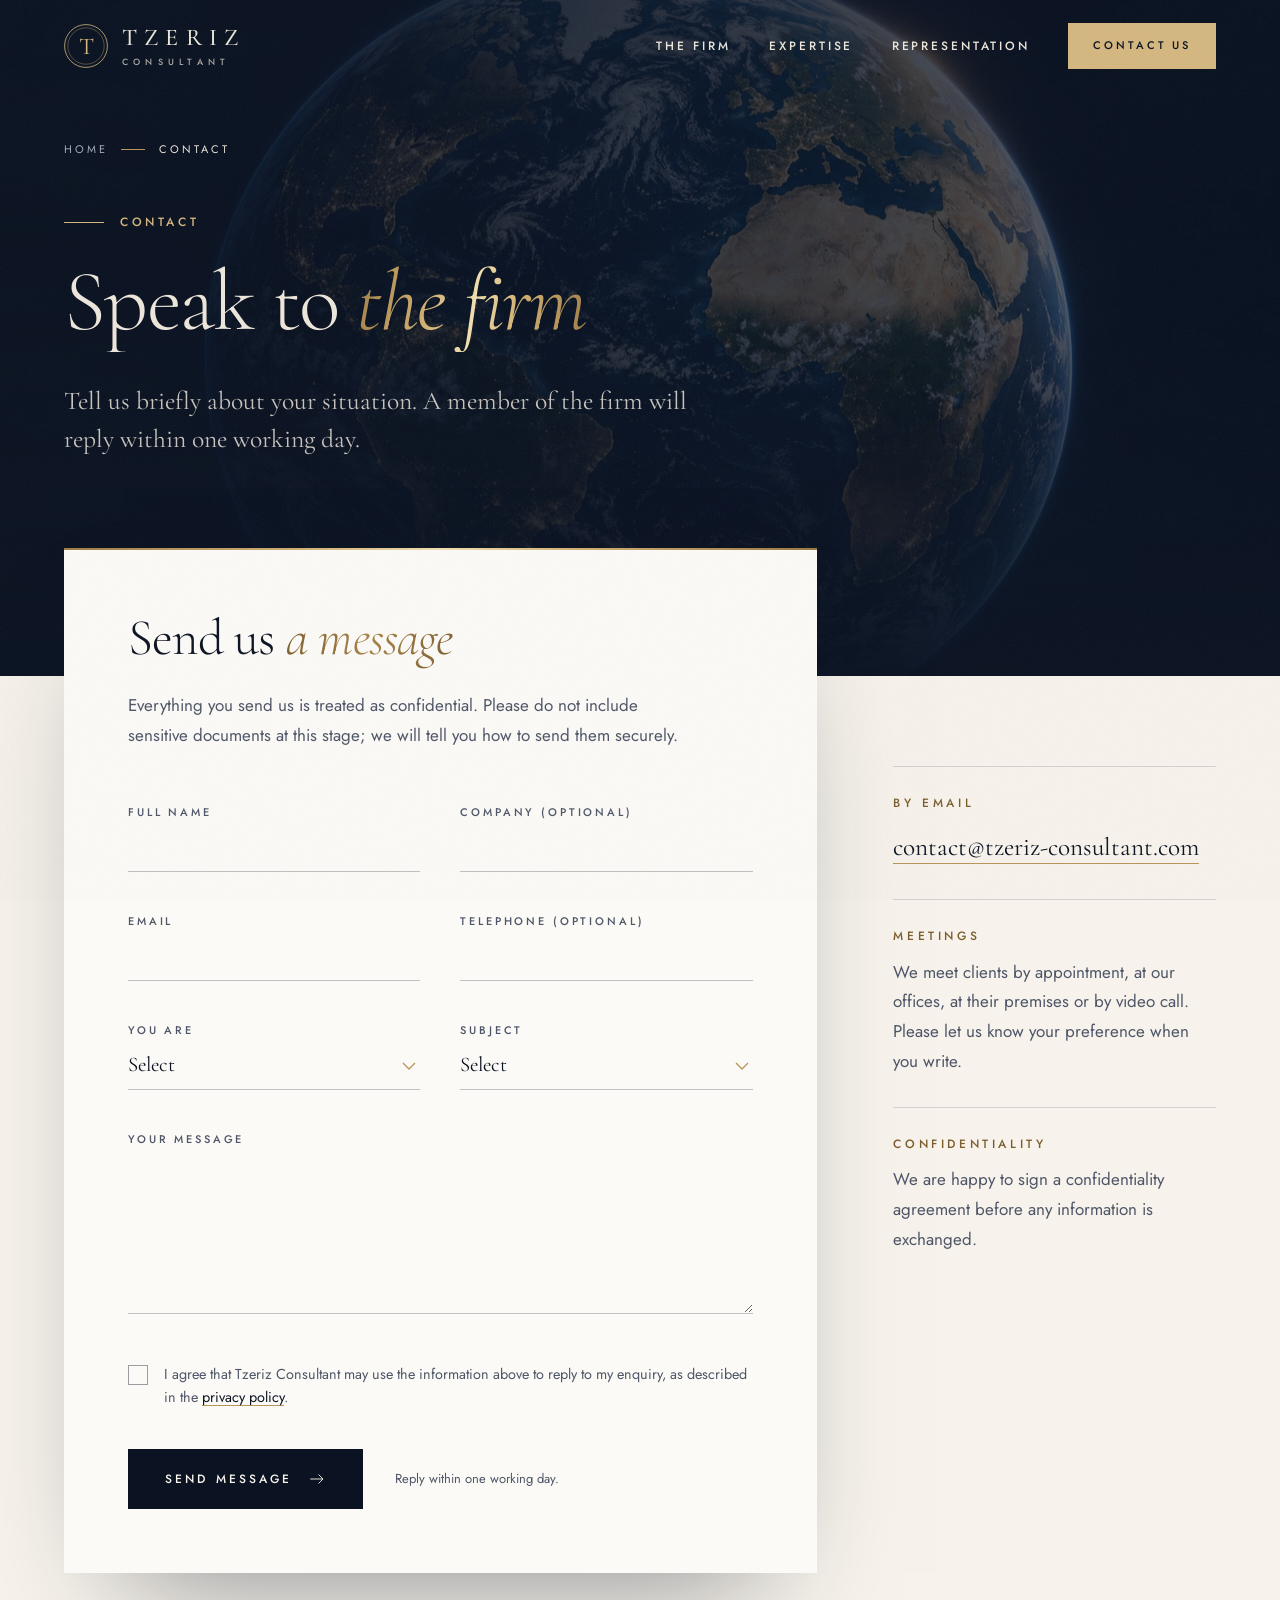
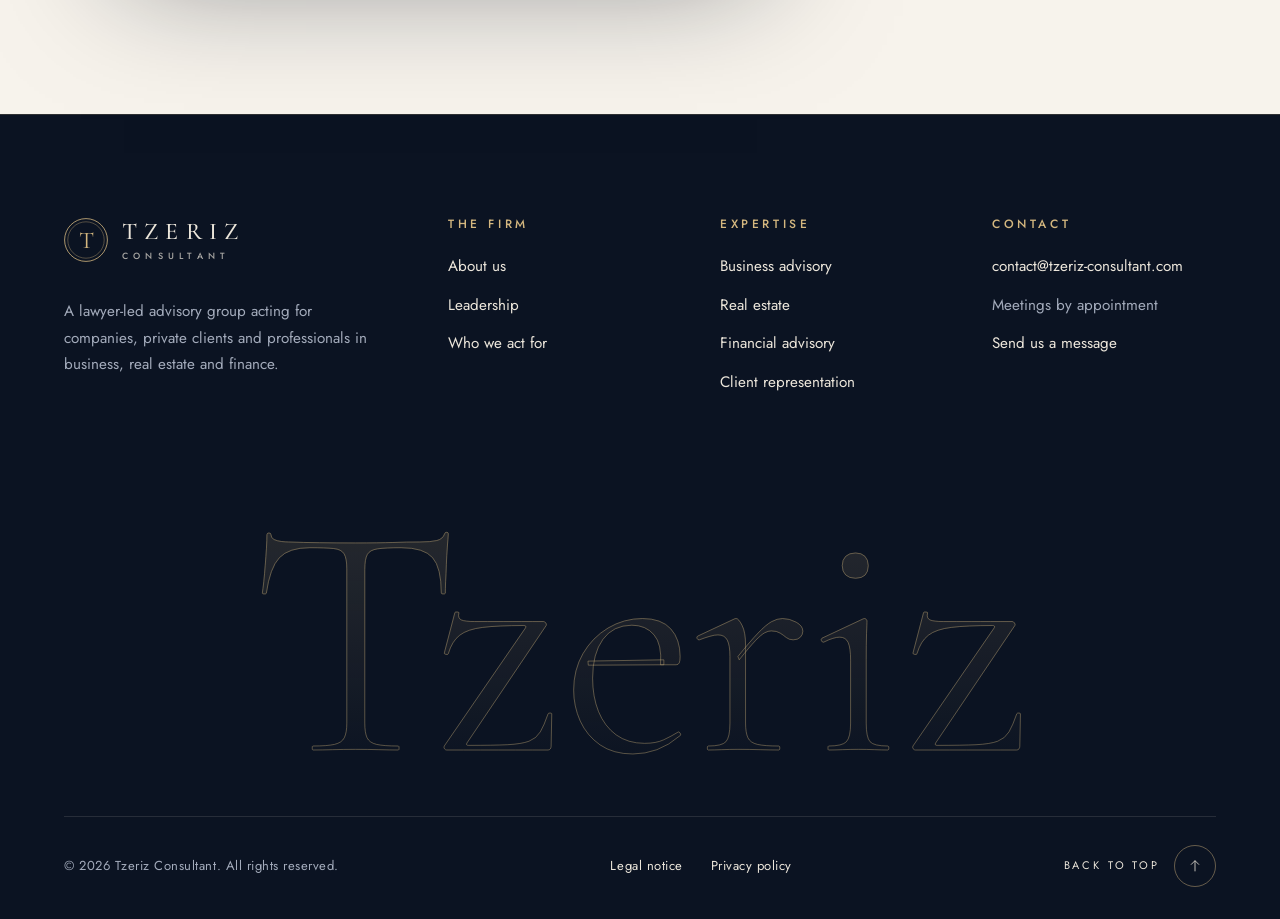
==== commit 95bd56a1: "deux j" ====
--- a/contact.html
+++ b/contact.html
@@ -50,9 +50,9 @@
 </header>
 
 <main id="main">
-<section class="page-head page-head--compact page-head--overlap is-dark">
+<section class="page-head page-head--compact page-head--overlap page-head--globe is-dark">
   <div class="page-head__media" data-parallax="0.2" aria-hidden="true">
-    <div class="page-head__img" style="background-image:url('images/mandate.jpg')"></div>
+    <div class="page-head__img"></div>
   </div>
   <div class="wrap">
     <nav class="crumbs load-fade" style="--ld:.1s" aria-label="Breadcrumb"><a href="index.html">Home</a><i aria-hidden="true"></i><span aria-current="page">Contact</span></nav>
--- a/css/style.css
+++ b/css/style.css
@@ -1,7 +1,7 @@
 /* Tzeriz Consultant
    Private-bank editorial: midnight ink, warm ivory paper, champagne-gold hairlines.
-   Cormorant Garamond for display, Jost for text. The painted artworks sit behind ink veils,
-   so every page opens on the same deep, quiet surface before turning to paper. */
+   Cormorant Garamond for display, Jost for text. Editorial photography and painted
+   artworks sit behind ink veils before each page turns to paper. */
 
 :root {
   --ink: #0b1322;
@@ -386,6 +386,8 @@
 .intro__grid { display: grid; grid-template-columns: minmax(0, 1.1fr) minmax(0, 0.9fr); gap: clamp(64px, 8vw, 136px); align-items: center; }
 .intro__cols { max-width: 60ch; margin: 2rem 0 1.6rem; }
 .intro__art { position: relative; margin: 0; width: min(100%, 470px); justify-self: end; }
+.intro__art .arch__plx { inset: 0; }
+.intro__art .arch__plx img { object-position: center top; }
 .intro__art .seal { left: -64px; bottom: 56px; }
 @media (max-width: 960px) {
   .intro__grid { grid-template-columns: 1fr; }
@@ -511,19 +513,24 @@
 
 /* ---------- Closing call to action ---------- */
 .cta-final { position: relative; isolation: isolate; overflow: hidden; text-align: center; padding-block: clamp(120px, 15vw, 220px); }
+.cta-final__globe { position: absolute; inset: 0; z-index: -3; pointer-events: none; }
+.cta-final__globe img { width: 100%; height: 100%; object-fit: cover; object-position: center 54%; }
 .cta-final::before {
   content: ""; position: absolute; inset: 0; z-index: -2;
   background:
-    radial-gradient(55% 65% at 50% 115%, rgba(184, 149, 90, 0.2), transparent 70%),
-    radial-gradient(45% 50% at 50% -15%, rgba(70, 92, 140, 0.35), transparent 70%);
-}
-.cta-final__rings { position: absolute; left: 50%; top: 50%; z-index: -1; width: min(980px, 130vw); aspect-ratio: 1; transform: translate(-50%, -50%); border: 1px solid rgba(212, 183, 127, 0.14); border-radius: 50%; }
-.cta-final__rings::before, .cta-final__rings::after { content: ""; position: absolute; border: 1px solid rgba(212, 183, 127, 0.1); border-radius: 50%; }
-.cta-final__rings::before { inset: 12%; }
-.cta-final__rings::after { inset: 26%; border-color: rgba(212, 183, 127, 0.08); }
+    linear-gradient(180deg, rgba(11, 19, 34, 0.65), rgba(11, 19, 34, 0.18) 30%, rgba(11, 19, 34, 0.2) 62%, rgba(11, 19, 34, 0.92)),
+    radial-gradient(ellipse at 50% 42%, rgba(11, 19, 34, 0.66) 0%, rgba(11, 19, 34, 0.48) 38%, rgba(11, 19, 34, 0.16) 72%);
+}
+.cta-final > .wrap { position: relative; }
 .cta-final h2 { max-width: 13ch; margin: 0 auto 0.4em; font-size: clamp(2.8rem, 1.5rem + 5vw, 6.4rem); }
-.cta-final p { max-width: 52ch; margin: 0 auto 52px; font-size: 1.0625rem; }
+.cta-final h2, .cta-final p { text-shadow: 0 2px 28px rgba(11, 19, 34, 0.45); }
+.cta-final p { max-width: 52ch; margin: 0 auto 52px; font-size: 1.0625rem; color: #c2c9d6; }
 .cta-final__actions { display: flex; flex-wrap: wrap; justify-content: center; align-items: center; gap: 24px 48px; }
+@media (max-width: 680px) {
+  .cta-final__globe img { object-position: 56% center; }
+  .cta-final__actions { gap: 28px; }
+  .cta-final__actions .link-arrow { font-size: clamp(1rem, 4.5vw, 1.3rem); }
+}
 
 /* ---------- Footer ---------- */
 .site-footer { background: var(--ink); color: var(--on-dark-soft); font-size: 0.95rem; border-top: 1px solid rgba(212, 183, 127, 0.18); }
@@ -561,6 +568,11 @@
 .page-head--overlap { padding-bottom: clamp(150px, 17vw, 260px); }
 .page-head__media { position: absolute; inset: -12% 0; z-index: -2; will-change: transform; }
 .page-head__img { position: absolute; inset: 0; background: var(--ink) center / cover no-repeat; filter: saturate(0.85); }
+.page-head--firm .page-head__img { background-size: auto 100%; background-position: right center; }
+.page-head--globe .page-head__img { background-image: url('../images/contact-globe.jpg'); background-position: 70% 52%; filter: none; }
+@media (max-width: 680px) {
+  .page-head--globe .page-head__img { background-image: url('../images/contact-globe-768.jpg'); }
+}
 .page-head::before {
   content: ""; position: absolute; inset: 0; z-index: -1;
   background:
@@ -633,7 +645,7 @@
 .area:first-child { border-top: 0; }
 .area--flip .area__media { order: 2; }
 .area__media { position: sticky; top: 120px; }
-.area__frame { position: relative; aspect-ratio: 4 / 5; overflow: hidden; background: var(--ink-3); }
+.area__frame { position: relative; aspect-ratio: 5 / 4; overflow: hidden; background: var(--ink-3); }
 .area__frame img { width: 100%; height: 100%; object-fit: cover; transition: transform 1.8s var(--ease-out); }
 .area__media:hover .area__frame img { transform: scale(1.04); }
 .area__num {
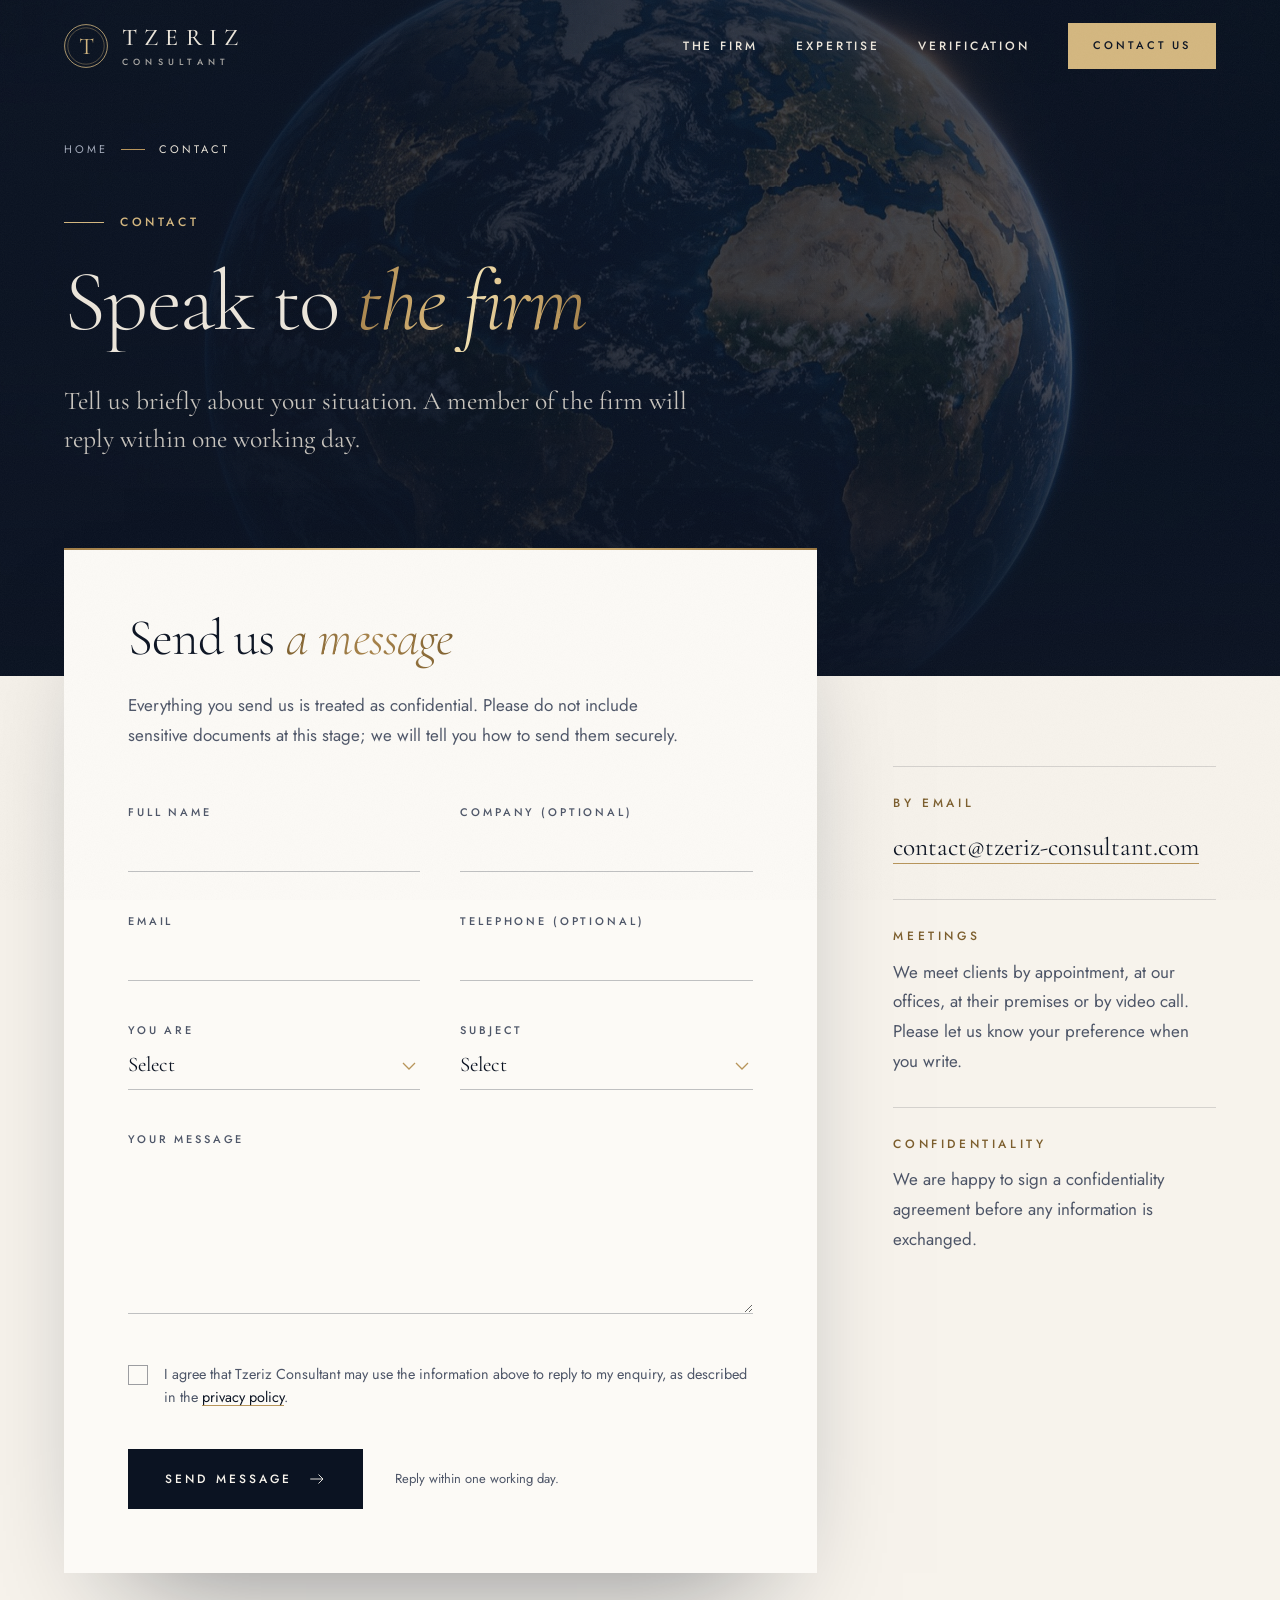
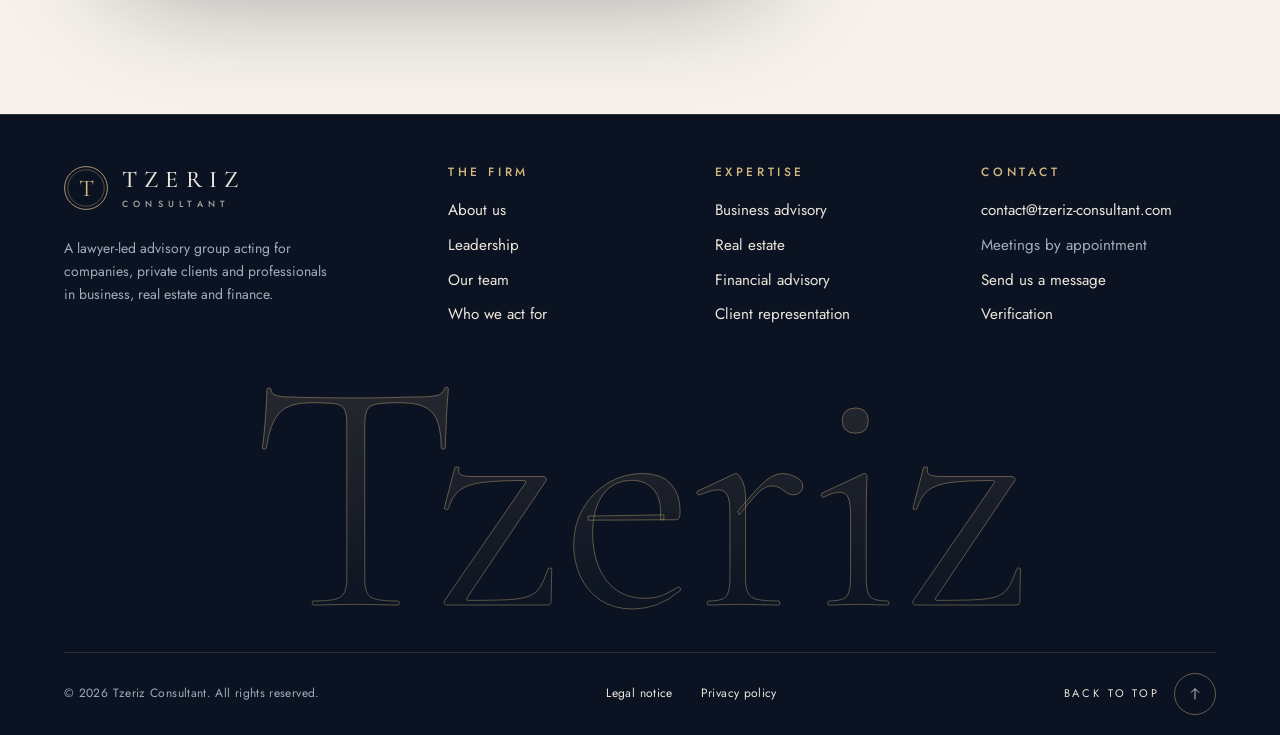
==== commit 61985696: "deux j" ====
--- a/contact.html
+++ b/contact.html
@@ -36,7 +36,7 @@
       <ul class="nav__list">
         <li><a href="firm.html">The Firm</a></li>
         <li><a href="expertise.html">Expertise</a></li>
-        <li><a href="expertise.html#representation">Representation</a></li>
+        <li><a href="verification.html">Verification</a></li>
         <li class="nav__mobile"><a href="contact.html" aria-current="page">Contact</a></li>
       </ul>
       <div class="nav__extra">
@@ -135,6 +135,7 @@
         <ul>
           <li><a href="firm.html">About us</a></li>
           <li><a href="firm.html#leadership">Leadership</a></li>
+          <li><a href="firm.html#team">Our team</a></li>
           <li><a href="firm.html#clients">Who we act for</a></li>
         </ul>
       </div>
@@ -153,6 +154,7 @@
           <li><a href="mailto:contact@tzeriz-consultant.com">contact@tzeriz-consultant.com</a></li>
           <li>Meetings by appointment</li>
           <li><a href="contact.html">Send us a message</a></li>
+          <li><a href="verification.html">Verification</a></li>
         </ul>
       </div>
     </div>
--- a/css/style.css
+++ b/css/style.css
@@ -526,6 +526,7 @@
 .cta-final h2, .cta-final p { text-shadow: 0 2px 28px rgba(11, 19, 34, 0.45); }
 .cta-final p { max-width: 52ch; margin: 0 auto 52px; font-size: 1.0625rem; color: #c2c9d6; }
 .cta-final__actions { display: flex; flex-wrap: wrap; justify-content: center; align-items: center; gap: 24px 48px; }
+.cta-final--firm { padding-block: clamp(76px, 8vw, 120px); }
 @media (max-width: 680px) {
   .cta-final__globe img { object-position: 56% center; }
   .cta-final__actions { gap: 28px; }
@@ -534,29 +535,41 @@
 
 /* ---------- Footer ---------- */
 .site-footer { background: var(--ink); color: var(--on-dark-soft); font-size: 0.95rem; border-top: 1px solid rgba(212, 183, 127, 0.18); }
-.site-footer > .wrap { padding-top: clamp(76px, 8vw, 116px); padding-bottom: 32px; }
-.footer-grid { display: grid; grid-template-columns: minmax(0, 1.5fr) repeat(3, minmax(0, 1fr)); gap: 48px; }
+.site-footer > .wrap { padding-top: clamp(36px, 4vw, 56px); padding-bottom: 20px; }
+.footer-grid { display: grid; grid-template-columns: minmax(0, 1.5fr) repeat(3, minmax(0, 1fr)); gap: 28px 32px; }
+.footer-grid > div { min-width: 0; }
 .site-footer .brand { color: var(--on-dark); }
-.footer-about { max-width: 34ch; margin-top: 28px; }
-.site-footer h4 { margin-bottom: 1.4rem; font-family: var(--sans); font-size: var(--fs-label); font-weight: 500; letter-spacing: 0.3em; text-transform: uppercase; color: var(--gold-light); }
-.site-footer ul { list-style: none; margin: 0; padding: 0; display: grid; gap: 12px; }
-.site-footer a { color: var(--on-dark); text-decoration: none; background: linear-gradient(currentColor, currentColor) no-repeat 0 100% / 0 1px; transition: background-size 0.6s var(--ease-out); }
+.footer-about { max-width: 34ch; margin: 18px 0 0; font-size: 0.875rem; line-height: 1.65; }
+.site-footer h4 { margin-bottom: 18px; font-family: var(--sans); font-size: var(--fs-label); font-weight: 500; letter-spacing: 0.3em; text-transform: uppercase; color: var(--gold-light); }
+.site-footer ul { list-style: none; margin: 0; padding: 0; display: grid; gap: 8px; }
+.site-footer a { color: var(--on-dark); text-decoration: none; overflow-wrap: anywhere; background: linear-gradient(currentColor, currentColor) no-repeat 0 100% / 0 1px; transition: background-size 0.6s var(--ease-out); }
 .site-footer a:hover { background-size: 100% 1px; }
 .site-footer .brand, .site-footer .to-top { background: none; }
 .footer-mark {
-  margin: clamp(72px, 9vw, 128px) 0 clamp(20px, 3vw, 40px); text-align: center; white-space: nowrap; user-select: none;
+  margin: clamp(24px, 3vw, 40px) 0 clamp(12px, 1.5vw, 20px);
   font-family: var(--serif); font-size: clamp(5rem, 26vw, 23rem); font-weight: 300; line-height: 0.8; letter-spacing: -0.01em;
+  text-align: center; white-space: nowrap; user-select: none;
   color: transparent; -webkit-text-stroke: 1px rgba(212, 183, 127, 0.38);
   background: linear-gradient(180deg, rgba(212, 183, 127, 0.14), rgba(212, 183, 127, 0)); -webkit-background-clip: text; background-clip: text;
 }
-.footer-base { display: flex; flex-wrap: wrap; justify-content: space-between; align-items: center; gap: 18px 32px; padding-top: 28px; border-top: 1px solid rgba(236, 230, 219, 0.12); font-size: 0.8125rem; letter-spacing: 0.04em; }
+.footer-base { display: flex; flex-wrap: wrap; justify-content: space-between; align-items: center; gap: 14px 24px; margin-top: 32px; padding-top: 20px; border-top: 1px solid rgba(236, 230, 219, 0.12); font-size: 0.75rem; letter-spacing: 0.03em; }
+.footer-mark + .footer-base { margin-top: 0; }
 .footer-base ul { display: flex; flex-wrap: wrap; gap: 12px 28px; }
 .to-top { display: inline-flex; align-items: center; gap: 14px; font-size: 0.6875rem; letter-spacing: 0.26em; text-transform: uppercase; }
 .to-top span { display: grid; place-items: center; width: 42px; height: 42px; border: 1px solid rgba(212, 183, 127, 0.45); border-radius: 50%; transition: background 0.5s var(--ease-out), color 0.5s; }
 .to-top svg { width: 16px; height: 16px; }
 .to-top:hover span { background: var(--gold-light); color: var(--ink); }
-@media (max-width: 960px) { .footer-grid { grid-template-columns: 1fr 1fr; } .footer-brand { grid-column: 1 / -1; } }
-@media (max-width: 540px) { .footer-grid { grid-template-columns: 1fr; } }
+@media (max-width: 960px) {
+  .footer-grid { grid-template-columns: repeat(3, minmax(0, 1fr)); }
+  .footer-brand { grid-column: 1 / -1; }
+  .footer-about { max-width: 58ch; }
+}
+@media (max-width: 680px) {
+  .footer-grid { grid-template-columns: 1fr 1fr; gap: 28px 24px; }
+  .footer-grid > div:last-child { grid-column: 1 / -1; padding-top: 22px; border-top: 1px solid rgba(236, 230, 219, 0.12); }
+  .footer-grid > div:last-child ul { display: flex; flex-wrap: wrap; gap: 8px 24px; }
+  .footer-base { margin-top: 24px; }
+}
 
 /* ---------- Inner page heads ---------- */
 .page-head {
@@ -568,7 +581,6 @@
 .page-head--overlap { padding-bottom: clamp(150px, 17vw, 260px); }
 .page-head__media { position: absolute; inset: -12% 0; z-index: -2; will-change: transform; }
 .page-head__img { position: absolute; inset: 0; background: var(--ink) center / cover no-repeat; filter: saturate(0.85); }
-.page-head--firm .page-head__img { background-size: auto 100%; background-position: right center; }
 .page-head--globe .page-head__img { background-image: url('../images/contact-globe.jpg'); background-position: 70% 52%; filter: none; }
 @media (max-width: 680px) {
   .page-head--globe .page-head__img { background-image: url('../images/contact-globe-768.jpg'); }
@@ -604,6 +616,89 @@
 }
 
 /* ---------- Firm page ---------- */
+.firm-contact { padding-block: clamp(56px, 7vw, 96px); border-top: 1px solid var(--rule); }
+.firm-contact__head { display: grid; grid-template-areas: "label email availability"; grid-template-columns: 150px minmax(0, 1fr) 220px; align-items: center; gap: 24px 32px; margin-bottom: clamp(40px, 5vw, 64px); padding-bottom: 32px; border-bottom: 1px solid var(--rule); }
+.firm-contact__head > .eyebrow { grid-area: label; margin: 0; }
+.firm-contact__email { grid-area: email; justify-self: center; display: inline-flex; align-items: center; gap: 16px; min-width: 0; max-width: 100%; font-family: var(--serif); font-size: clamp(1.25rem, 1rem + 0.8vw, 1.75rem); line-height: 1.35; text-decoration: none; color: var(--ink); }
+.firm-contact__email > span { min-width: 0; overflow-wrap: anywhere; }
+.firm-contact__email svg { width: 18px; height: 18px; flex: none; color: var(--gold-deep); }
+.firm-contact__availability { grid-area: availability; margin: 0; font-size: 0.8125rem; line-height: 1.7; text-align: right; }
+.team-directory__head { margin-bottom: 36px; text-align: center; }
+.team-directory__head h2 { margin: 0; font-size: clamp(2.5rem, 1.6rem + 3vw, 4rem); }
+.team-note { margin: 24px 0 0; font-size: 0.8125rem; line-height: 1.6; text-align: center; color: var(--text-soft); }
+.team-grid { display: grid; grid-template-columns: repeat(3, minmax(0, 1fr)); align-items: stretch; gap: 24px; list-style: none; margin: 0; padding: 0; }
+.team-member { display: grid; grid-template-rows: 64px auto; align-content: start; justify-items: center; row-gap: 22px; min-width: 0; min-height: 224px; padding: 30px 24px; border: 1px solid var(--rule); background: var(--ivory); text-align: center; transition: border-color 0.4s ease, background-color 0.4s ease; }
+.team-member:hover { border-color: var(--gold); background: var(--paper); }
+.team-member__initials { display: grid; place-items: center; width: 64px; height: 64px; border: 1px solid var(--gold); border-radius: 50%; background: var(--ink); font-family: var(--serif); font-size: 1.8rem; line-height: 1; color: var(--gold-light); }
+.team-member > div { display: grid; justify-items: center; gap: 10px; min-width: 0; width: 100%; }
+.team-member h3 { margin: 0; font-size: 1.65rem; line-height: 1.2; }
+.team-member p { margin: 0; font-size: 0.6875rem; line-height: 1.6; letter-spacing: 0.08em; text-transform: uppercase; color: var(--text-soft); }
+@media (max-width: 1100px) {
+  .firm-contact__head { grid-template-areas: "label availability" "email availability"; grid-template-columns: minmax(0, 1fr) 220px; gap: 12px 32px; }
+  .firm-contact__email { justify-self: start; }
+}
+@media (max-width: 1000px) { .team-grid { grid-template-columns: repeat(2, minmax(0, 1fr)); } }
+@media (max-width: 760px) {
+  .firm-contact__head { grid-template-areas: "label" "email" "availability"; grid-template-columns: minmax(0, 1fr); justify-items: center; gap: 18px; padding-bottom: 28px; }
+  .firm-contact__email { justify-self: center; font-size: clamp(1.15rem, 4.3vw, 1.65rem); }
+  .firm-contact__availability { text-align: center; }
+}
+@media (max-width: 560px) {
+  .team-grid { grid-template-columns: 1fr; gap: 12px; }
+  .team-directory__head { margin-bottom: 28px; }
+  .team-member { grid-template-columns: 48px minmax(0, 1fr); grid-template-rows: auto; align-items: center; justify-items: start; gap: 18px; min-height: 112px; padding: 24px; text-align: left; }
+  .team-member__initials { width: 48px; height: 48px; font-size: 1.4rem; }
+  .team-member > div { justify-items: start; gap: 8px; }
+  .team-member h3 { font-size: 1.45rem; }
+}
+
+html:not(.menu-open) .page-firm .site-header { color: var(--ink); }
+html:not(.menu-open) .page-firm .site-header::before { opacity: 1; }
+html:not(.menu-open) .page-firm .site-header .brand__mark { color: var(--gold-deep); }
+html:not(.menu-open) .page-firm .header-cta { border-color: var(--gold); }
+
+.firm-hero {
+  position: relative; overflow: hidden;
+  padding-top: calc(var(--header-h) + clamp(28px, 3vw, 44px));
+  padding-bottom: clamp(64px, 7vw, 104px);
+  background: radial-gradient(ellipse at 85% 40%, rgba(212, 183, 127, 0.12), transparent 60%), var(--ivory);
+  border-bottom: 1px solid var(--rule);
+}
+.firm-hero .crumbs { margin-bottom: clamp(28px, 3vw, 44px); color: var(--text-soft); }
+.firm-hero .crumbs a { color: var(--text-soft); }
+.firm-hero .crumbs a:hover { color: var(--gold-deep); }
+.firm-hero .crumbs [aria-current] { color: var(--ink); }
+.firm-hero__grid { display: grid; grid-template-columns: minmax(0, 1.05fr) minmax(0, 0.95fr); gap: clamp(48px, 6vw, 96px); align-items: center; }
+.firm-hero__copy { min-width: 0; padding-block: 12px 24px; }
+.firm-hero .eyebrow { margin-bottom: 28px; }
+.firm-hero h1 { margin-bottom: 28px; font-size: clamp(3rem, 1.25rem + 4.5vw, 5.6rem); line-height: 1.04; }
+.firm-hero__lede { margin-bottom: 20px; font-family: var(--serif); font-size: clamp(1.35rem, 1.05rem + 0.65vw, 1.75rem); line-height: 1.4; color: var(--ink); }
+.firm-hero__description { max-width: 44ch; margin-bottom: 0; }
+.firm-hero__actions { display: flex; flex-wrap: wrap; align-items: center; gap: 24px 32px; margin-top: 36px; }
+.firm-hero__visual { position: relative; isolation: isolate; min-width: 0; margin: 0 18px 0 0; padding-bottom: 30px; }
+.firm-hero__visual::before { content: ""; position: absolute; inset: 18px -18px 66px 18px; z-index: -1; border: 1px solid rgba(184, 149, 90, 0.65); border-radius: 2px 2px 64px 2px; }
+.firm-hero__photo { aspect-ratio: 1 / 1.12; overflow: hidden; border-radius: 2px 2px 64px 2px; background: var(--sand); }
+.firm-hero__photo img { width: 100%; height: 100%; object-fit: cover; object-position: 47% center; }
+.firm-hero__caption { position: absolute; left: -24px; right: 40px; bottom: 0; display: flex; flex-wrap: wrap; align-items: center; justify-content: space-between; gap: 10px 20px; padding: 22px 26px; background: var(--paper); border-left: 2px solid var(--gold); box-shadow: 0 20px 48px -32px rgba(11, 19, 34, 0.35); font-size: 0.6875rem; font-weight: 500; line-height: 1.5; letter-spacing: 0.2em; text-transform: uppercase; color: var(--ink); }
+.firm-hero__caption span:last-child { color: var(--gold-deep); }
+@media (max-width: 1100px) and (min-width: 901px) {
+  .firm-hero h1 { font-size: 4rem; }
+  .firm-hero__actions { gap: 22px; }
+  .firm-hero__actions .btn { padding-inline: 24px; }
+}
+@media (max-width: 900px) {
+  .firm-hero__grid { grid-template-columns: 1fr; gap: 44px; }
+  .firm-hero__copy { max-width: 640px; padding-block: 0; }
+  .firm-hero h1 { font-size: clamp(2.65rem, 7.5vw, 4.8rem); }
+  .firm-hero__visual { width: min(calc(100% - 18px), 600px); justify-self: center; }
+  .firm-hero__photo { aspect-ratio: 6 / 5; }
+  .firm-hero__caption { left: -12px; right: 24px; }
+}
+@media (max-width: 480px) {
+  .firm-hero__actions { align-items: flex-start; flex-direction: column; gap: 18px; margin-top: 28px; }
+  .firm-hero__caption { padding: 18px; font-size: 0.625rem; letter-spacing: 0.14em; }
+}
+
 .story { display: grid; grid-template-columns: minmax(0, 1fr) minmax(0, 1fr); gap: clamp(64px, 8vw, 136px); align-items: start; }
 .story__col--sticky { position: sticky; top: 120px; }
 .dropcap::first-letter { float: left; margin: 0.06em 0.1em 0 0; font-family: var(--serif); font-size: 5.2em; font-weight: 300; line-height: 0.78; color: var(--gold-deep); }
@@ -618,6 +713,9 @@
 
 .partner { display: grid; grid-template-columns: minmax(0, 0.85fr) minmax(0, 1.15fr); gap: clamp(64px, 8vw, 136px); align-items: center; }
 .partner__art { position: relative; margin: 0; width: min(100%, 440px); }
+.partner__art .arch__plx, #management .arch__plx { inset: 0; }
+.partner__art .arch__plx img { object-position: center 60%; }
+#management .arch__plx img { object-position: center 40%; }
 .partner__caption { position: absolute; z-index: 2; left: 50%; bottom: 28px; transform: translateX(-50%); padding: 12px 22px; background: var(--ivory); color: var(--ink); white-space: nowrap; font-size: 0.6875rem; font-weight: 500; letter-spacing: 0.3em; text-transform: uppercase; }
 @media (max-width: 900px) { .partner { grid-template-columns: 1fr; } .partner__art { width: min(84%, 380px); margin-left: 20px; } }
 
@@ -677,6 +775,92 @@
 .steps p { margin: 0; font-size: 0.98rem; }
 @media (max-width: 1000px) { .steps { grid-template-columns: 1fr 1fr; gap: 56px 40px; } }
 @media (max-width: 560px) { .steps { grid-template-columns: 1fr; } }
+
+/* ---------- Verification page ---------- */
+.verification-hero { min-height: clamp(560px, 78svh, 780px); }
+.verification-hero .page-head__img { background-position: center 45%; }
+.verification-hero h1 { max-width: 17ch; }
+.verification-intake { padding-block: clamp(56px, 7vw, 100px); }
+.verification-steps { display: grid; grid-template-columns: repeat(3, minmax(0, 1fr)); list-style: none; margin: 0 0 56px; padding: 0; border-block: 1px solid var(--rule); }
+.verification-steps li { display: flex; align-items: center; gap: 20px; min-width: 0; padding: 24px; }
+.verification-steps li + li { border-left: 1px solid var(--rule); }
+.verification-steps__number { display: grid; place-items: center; width: 46px; height: 46px; flex: none; border: 1px solid var(--rule); border-radius: 50%; font-family: var(--serif); font-size: 1.5rem; color: var(--gold-deep); }
+.verification-steps li.is-current { background: var(--ivory); }
+.verification-steps .is-current .verification-steps__number, .verification-steps .is-done .verification-steps__number { background: var(--ink); border-color: var(--gold); color: var(--gold-light); }
+.verification-steps li div > span { display: block; margin-bottom: 4px; font-size: 0.625rem; letter-spacing: 0.2em; text-transform: uppercase; color: var(--gold-deep); }
+.verification-steps strong { display: block; font-family: var(--serif); font-size: clamp(1.2rem, 0.9rem + 0.5vw, 1.55rem); line-height: 1.2; font-weight: 400; }
+.verification-card { max-width: 920px; margin-inline: auto; padding: clamp(28px, 5vw, 68px); border: 1px solid var(--rule); border-top: 2px solid var(--gold); background: var(--ivory); }
+.verification-card__head { margin-bottom: 40px; }
+.verification-card__head .eyebrow { margin-bottom: 20px; }
+.verification-card__head h2 { margin: 0; font-size: clamp(2.1rem, 1.4rem + 2.5vw, 3.5rem); }
+.verification-form .field { min-width: 0; }
+.verification-form button[disabled] { opacity: 0.5; cursor: not-allowed; }
+.verification-form button[disabled]::before { transform: scaleX(0); }
+.verification-address { min-width: 0; }
+.verification-address label { display: block; margin-bottom: 14px; font-size: 0.6875rem; font-weight: 500; letter-spacing: 0.2em; text-transform: uppercase; color: var(--ink); }
+.verification-address__entry { display: grid; grid-template-columns: minmax(0, 1fr) auto; gap: 12px; align-items: stretch; }
+.verification-address textarea { display: block; width: 100%; min-height: 112px; resize: vertical; padding: 18px; border: 1px solid var(--gold); border-radius: 0; background: var(--paper); font: inherit; font-size: 0.9375rem; line-height: 1.6; color: var(--ink); }
+.verification-address textarea::placeholder { color: var(--text-soft); opacity: 1; }
+.verification-address .btn { padding-inline: 26px; }
+.verification-address > p { margin: 12px 0 0; font-size: 0.8125rem; }
+.verification-actions { display: flex; flex-wrap: wrap; align-items: center; gap: 18px 28px; }
+.verification-retry { padding: 8px 0; border: 0; border-bottom: 1px solid var(--gold); border-radius: 0; background: transparent; font: inherit; font-size: 0.875rem; color: var(--ink); cursor: pointer; }
+.verification-status { margin: 0; padding: 18px 22px; border-left: 2px solid var(--gold); background: var(--paper); font-size: 0.9375rem; color: var(--ink); }
+.verification-status.is-error { border-left-color: #986342; }
+.verification-form [hidden] { display: none; }
+.verification-back { display: flex; width: fit-content; margin: 28px auto 0; }
+.verification-aml__head { display: grid; grid-template-columns: minmax(0, 1fr) minmax(0, 0.85fr); gap: 36px 72px; align-items: center; margin-bottom: 56px; }
+.verification-aml__head h2 { margin: 0; }
+.verification-aml__brand { display: flex; align-items: center; justify-self: end; gap: 20px; min-width: 0; }
+.verification-aml__brand img { width: 88px; height: 88px; object-fit: contain; flex: none; }
+.verification-aml__brand p { margin: 0; font-family: var(--serif); font-size: 1.5rem; line-height: 1.3; color: var(--ink); }
+.verification-aml__brand p > span { display: block; margin-top: 8px; font-family: var(--sans); font-size: 0.75rem; letter-spacing: 0.12em; color: var(--gold-deep); }
+.verification-highlights { display: grid; grid-template-columns: repeat(3, minmax(0, 1fr)); list-style: none; margin: 0 0 64px; padding: 0; border-block: 1px solid var(--rule); }
+.verification-highlights li { padding: 28px 24px; }
+.verification-highlights li + li { border-left: 1px solid var(--rule); }
+.verification-highlights li > span { display: block; margin-bottom: 12px; font-family: var(--serif); font-size: 1.1rem; font-style: italic; color: var(--gold-deep); }
+.verification-highlights h3 { margin: 0; font-size: clamp(1.5rem, 1rem + 1vw, 2rem); }
+.verification-about { display: grid; grid-template-columns: minmax(0, 0.75fr) minmax(0, 1.25fr); gap: clamp(40px, 7vw, 112px); }
+.verification-about h3 { margin-bottom: 32px; font-size: clamp(2rem, 1.4rem + 1.8vw, 3.1rem); font-weight: 300; }
+.verification-about h3 em, .verification-partnership h3 em { font-weight: 300; color: var(--accent); }
+.verification-about p { font-size: 1rem; }
+.verification-about p:last-child { margin-bottom: 0; }
+.verification-partnership { position: relative; margin-top: 64px; padding: clamp(32px, 5vw, 68px); border-top: 1px solid var(--gold); }
+.verification-partnership .eyebrow { margin-bottom: 20px; }
+.verification-partnership h3 { margin-bottom: 28px; font-size: clamp(2rem, 1.4rem + 2vw, 3rem); font-weight: 300; }
+.verification-partnership p { max-width: 82ch; font-size: 1rem; }
+.verification-partnership p:last-child { margin-bottom: 0; }
+.verification-donation .section-head { margin-bottom: 44px; }
+.verification-donations { display: grid; grid-template-columns: repeat(3, minmax(0, 1fr)); gap: 24px; }
+.verification-donation-card { display: flex; flex-direction: column; min-width: 0; padding: clamp(24px, 3vw, 36px); border: 1px solid var(--rule); background: var(--paper); }
+.verification-donation-card__type { margin-bottom: 18px; font-size: 0.625rem; letter-spacing: 0.22em; text-transform: uppercase; color: var(--gold-deep); }
+.verification-donation-card h3 { margin-bottom: 24px; font-size: 2.2rem; font-weight: 300; }
+.verification-donation-card code { display: block; margin-bottom: 28px; font-family: Consolas, 'Courier New', monospace; font-size: 0.8125rem; line-height: 1.8; overflow-wrap: anywhere; color: var(--ink); }
+.verification-copy { display: inline-flex; align-items: center; align-self: start; gap: 10px; margin-top: auto; padding: 10px 0; border: 0; border-bottom: 1px solid var(--gold); border-radius: 0; background: transparent; font: inherit; font-size: 0.6875rem; font-weight: 500; letter-spacing: 0.12em; text-transform: uppercase; color: var(--ink); cursor: pointer; }
+.verification-copy svg { width: 18px; height: 18px; flex: none; }
+.verification-copy.is-copied { color: var(--gold-deep); }
+.verification-copy-status { min-height: 1.7em; margin: 20px 0 0; font-size: 0.875rem; }
+@media (max-width: 960px) {
+  .verification-steps li { gap: 12px; padding: 22px 16px; }
+  .verification-steps__number { width: 38px; height: 38px; }
+  .verification-aml__head, .verification-about { grid-template-columns: 1fr; }
+  .verification-aml__brand { justify-self: start; }
+  .verification-donations { grid-template-columns: 1fr; }
+}
+@media (max-width: 640px) {
+  .verification-steps { grid-template-columns: 1fr; margin-bottom: 32px; }
+  .verification-steps li + li { border-left: 0; border-top: 1px solid var(--rule); }
+  .verification-steps strong { font-size: 1.3rem; }
+  .verification-address__entry { grid-template-columns: 1fr; }
+  .verification-address .btn { justify-self: start; }
+  .verification-actions .btn { width: 100%; padding-inline: 20px; font-size: 0.6875rem; letter-spacing: 0.15em; }
+  .verification-highlights { grid-template-columns: 1fr; margin-bottom: 40px; }
+  .verification-highlights li { display: flex; align-items: baseline; gap: 20px; padding: 22px 16px; }
+  .verification-highlights li + li { border-left: 0; border-top: 1px solid var(--rule); }
+  .verification-highlights li > span { margin: 0; }
+  .verification-aml__brand img { width: 64px; height: 64px; }
+  .verification-aml__brand p { font-size: 1.3rem; }
+}
 
 /* ---------- Contact page ---------- */
 .contact { padding-bottom: var(--section); }
